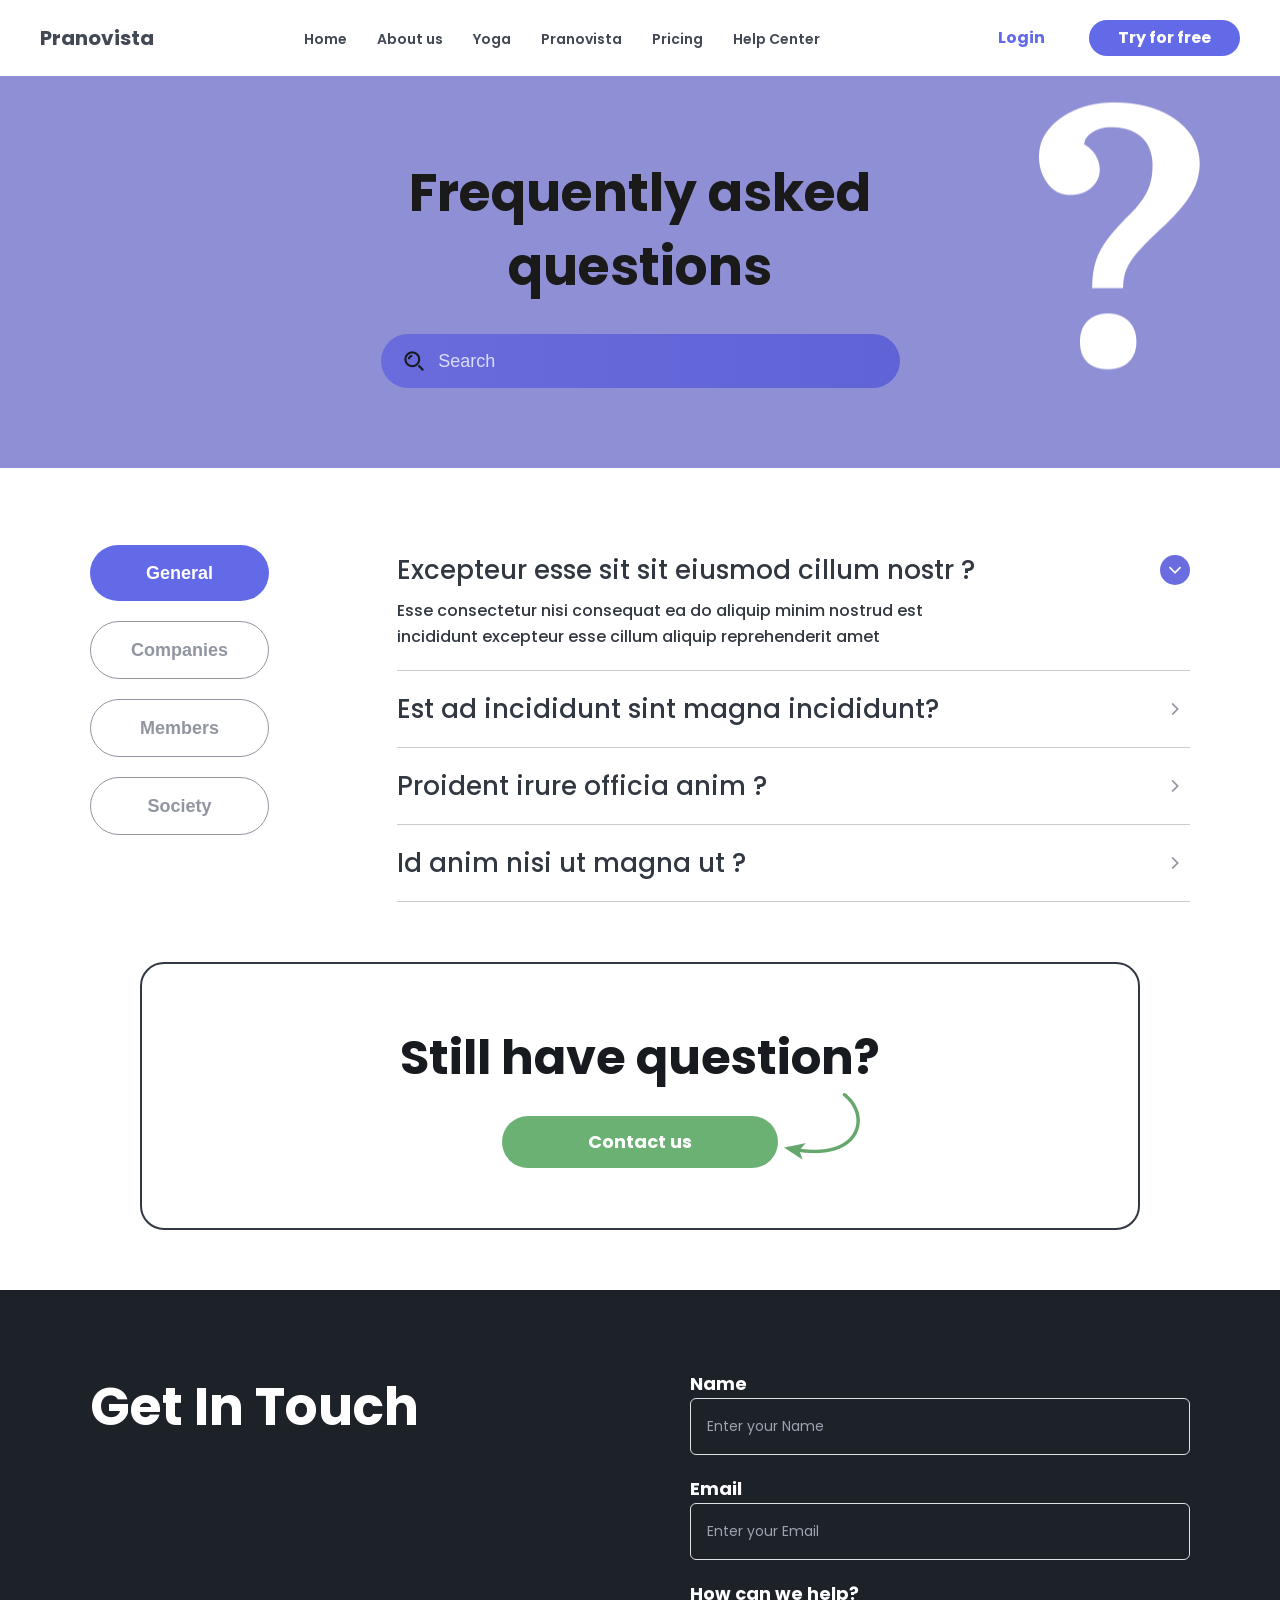
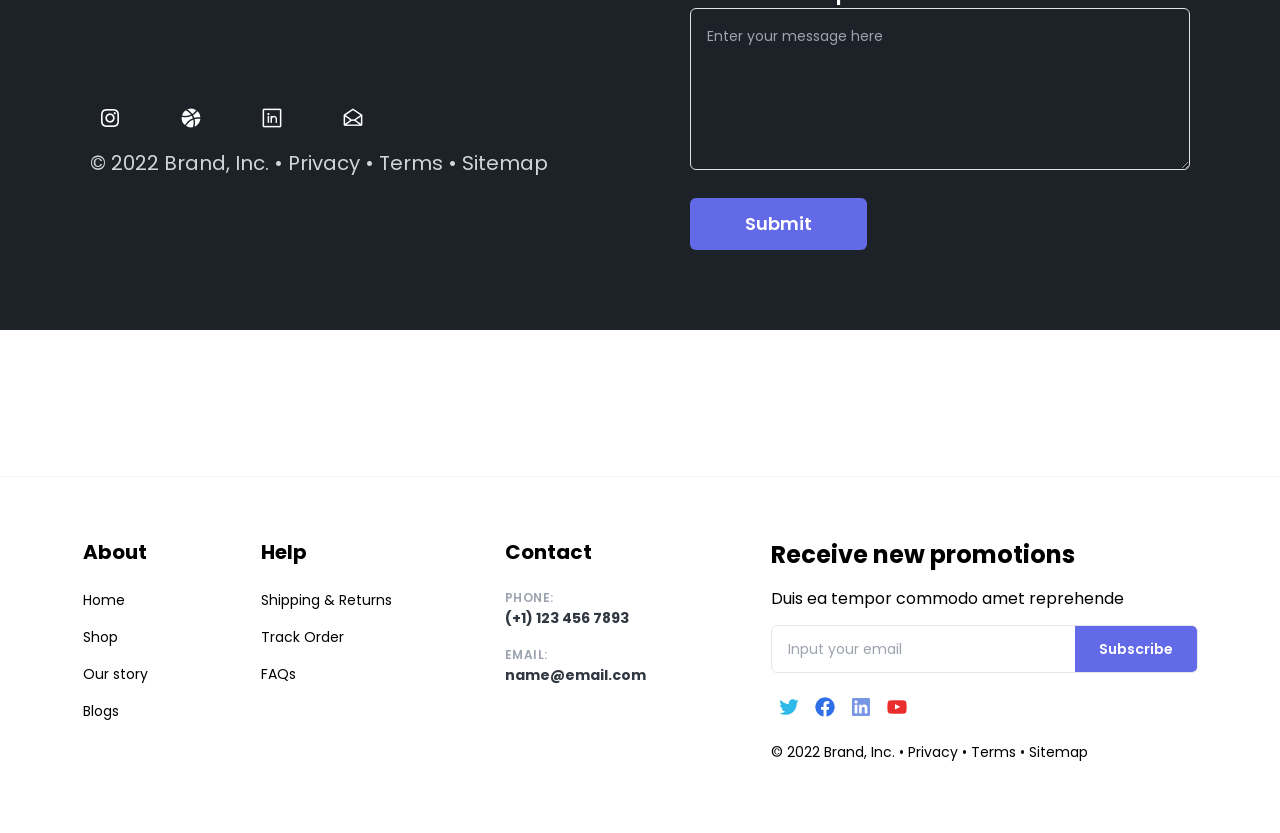
==== fourth.html @ 642ad0e3 "yoga-work" ====
<!doctype html>
<html lang="en">
  <head>
    <meta charset="UTF-8" />
    <meta name="viewport" content="width=device-width, initial-scale=1.0" />
    <title>Fourth Page</title>
    <link rel="stylesheet" href="style.css" />
  </head>
  <body>
    <div style="overflow: hidden">
      <header>
        <h2 class="header-title">Pranovista</h2>
        <nav class="nav-links">
          <ul>
            <li><a href="index.html">Home</a></li>
            <li><a href="second.html">About us</a></li>
            <li><a href="third.html">Yoga</a></li>
            <li><a href="fourth.html">Pranovista</a></li>
            <li><a href="pricing.html">Pricing</a></li>
            <li><a href="help.html">Help Center</a></li>
            
          </ul>
        </nav>
        <div class="auth-buttons">
          <a href="#" class="login">Login</a>
          <a href="#" class="try-free">Try for free</a>
        </div>
      </header>

      <section class="faq">
        <div class="faq-container-title">
          <h1>Frequently asked<br />questions</h1>

          <div class="search-box">
            <span class="icon"
              ><img src="./image/Search.png" alt="Search"
            /></span>
            <input type="text" placeholder="Search" />
          </div>
        </div>

        <div class="question-mark">
          <img src="./image/question.png" alt="Question Mark" />
        </div>
      </section>

      <section class="faq-wrapper">
        <div class="faq-container">
          <!-- LEFT MENU -->
          <div class="faq-menu">
            <button class="menu-btn active">General</button>
            <button class="menu-btn">Companies</button>
            <button class="menu-btn">Members</button>
            <button class="menu-btn">Society</button>
          </div>

          <!-- RIGHT FAQ -->
          <div class="faq-content">
            <div class="faq-item active">
              <div class="faq-question">
                <h3>Excepteur esse sit sit eiusmod cillum nostr ?</h3>
                <span class="icon"
                  ><img src="./image/Chevron down large.png" alt="Arrow Down"
                /></span>
              </div>
              <p class="faq-answer">
                Esse consectetur nisi consequat ea do aliquip minim nostrud est
                incididunt excepteur esse cillum aliquip reprehenderit amet
              </p>
            </div>

            <div class="faq-item">
              <div class="faq-question">
                <h3>Est ad incididunt sint magna incididunt?</h3>
                <span class="icon"
                  ><img
                    src="./image/Chevron right large (1).png"
                    alt="Arrow Down"
                /></span>
              </div>
              <p class="faq-answer">
                Lorem ipsum dolor sit amet consectetur adipisicing elit.
              </p>
            </div>

            <div class="faq-item">
              <div class="faq-question">
                <h3>Proident irure officia anim ?</h3>
                <span class="icon"
                  ><img
                    src="./image/Chevron right large (1).png"
                    alt="Arrow Down"
                /></span>
              </div>
              <p class="faq-answer">
                Lorem ipsum dolor sit amet consectetur adipisicing elit.
              </p>
            </div>

            <div class="faq-item">
              <div class="faq-question">
                <h3>Id anim nisi ut magna ut ?</h3>
                <span class="icon"
                  ><img
                    src="./image/Chevron right large (1).png"
                    alt="Arrow Down"
                /></span>
              </div>
              <p class="faq-answer">
                Lorem ipsum dolor sit amet consectetur adipisicing elit.
              </p>
            </div>
          </div>
        </div>
      </section>

      <section class="cta-section">
        <div class="cta-container">
          <h2 class="cta-title">Still have question?</h2>
          <div class="cta-button-wrapper">
            <a href="#" class="cta-btn">Contact us</a>
            <img
              src="./image/Image 113.png"
              alt="Arrow Icon"
              class="cta-arrow"
            />
          </div>
        </div>
      </section>

      <section class="contact-section">
        <div class="contact-container">
          <div class="contact-left">
            <h2 class="contact-title">Get In Touch</h2>

            <div class="contact-socials">
              <a href="#" class="social-icon" aria-label="Instagram">
                <img
                  src="./image/Logo instagram 1.png"
                  alt="Instagram"
                  class="social-svg-icon"
                />
              </a>
              <a href="#" class="social-icon" aria-label="Facebook">
                <img
                  src="./image/Dribbble logo 1.png"
                  alt="Dribbble"
                  class="social-svg-icon"
                />
              </a>
              <a href="#" class="social-icon" aria-label="LinkedIn">
                <img
                  src="./image/LinkedIn logo 1.png"
                  alt="LinkedIn"
                  class="social-svg-icon"
                />
              </a>
              <a href="#" class="social-icon" aria-label="Email">
                <img
                  src="./image/Envelope open 1.png"
                  alt="Email"
                  class="social-svg-icon"
                />
              </a>
            </div>

            <div class="contact-footer">
              <p>
                © 2022 Brand, Inc. • <a href="#">Privacy</a> •
                <a href="#">Terms</a> • <a href="#">Sitemap</a>
              </p>
            </div>
          </div>

          <div class="contact-right">
            <form class="contact-form">
              <fieldset class="form-group">
                <legend>Name</legend>
                <input
                  type="text"
                  id="contact-name"
                  name="name"
                  placeholder="Enter your Name"
                  required
                />
              </fieldset>

              <fieldset class="form-group">
                <legend>Email</legend>
                <input
                  type="email"
                  id="contact-email"
                  name="email"
                  placeholder="Enter your Email"
                  required
                />
              </fieldset>

              <fieldset class="form-group">
                <legend>How can we help?</legend>
                <textarea
                  id="contact-message"
                  name="message"
                  placeholder="Enter your message here"
                  rows="6"
                  required
                ></textarea>
              </fieldset>

              <button type="submit" class="submit-btn">Submit</button>
            </form>
          </div>
        </div>
      </section>

      <footer class="footer">
        <div class="footer-container">
          <div class="footer-links">
            <div class="footer-column">
              <h4 class="footer-title">About</h4>
              <ul class="footer-cards">
                <li><a href="#">Home</a></li>
                <li><a href="#">Shop</a></li>
                <li><a href="#">Our story</a></li>
                <li><a href="#">Blogs</a></li>
              </ul>
            </div>

            <div class="footer-column">
              <h4 class="footer-title">Help</h4>
              <ul class="footer-cards">
                <li><a href="#">Shipping & Returns</a></li>
                <li><a href="#">Track Order</a></li>
                <li><a href="#">FAQs</a></li>
              </ul>
            </div>

            <div class="footer-column">
              <h4 class="footer-title">Contact</h4>
              <div class="footer-contact">
                <p>
                  <span class="contact-label">Phone:</span><br /><strong
                    >(+1) 123 456 7893</strong
                  >
                </p>
                <p>
                  <span class="contact-label">Email:</span><br /><strong
                    >name@email.com</strong
                  >
                </p>
              </div>
            </div>
          </div>
          <div class="footer-column footer-newsletter">
            <h4 class="footer-title-input">Receive new promotions</h4>
            <p class="newsletter-text">
              Duis ea tempor commodo amet reprehende
            </p>
            <form class="newsletter-form">
              <input type="email" placeholder="Input your email" required />
              <button type="submit" class="newsletter-btn">Subscribe</button>
            </form>
            <div class="footer-socials">
              <a href="#" aria-label="Twitter">
                <img
                  src="./image/Logo twitter 19.png"
                  alt="Twitter"
                  class="social-svg-icon"
                />
              </a>
              <a href="#" aria-label="Facebook">
                <img
                  src="./image/Logo facebook 19.png"
                  alt="Facebook"
                  class="social-svg-icon"
                />
              </a>
              <a href="#" aria-label="LinkedIn">
                <img
                  src="./image/Logo linkedin 19.png"
                  alt="LinkedIn"
                  class="social-svg-icon"
                />
              </a>
              <a href="#" aria-label="YouTube">
                <img
                  src="./image/Logo youtube 19.png"
                  alt="YouTube"
                  class="social-svg-icon"
                />
              </a>
            </div>
            <div class="footer-bottom">
              <p>
                © 2022 Brand, Inc. • <a href="#">Privacy</a> •
                <a href="#">Terms</a> • <a href="#">Sitemap</a>
              </p>
            </div>
          </div>
        </div>
      </footer>
    </div>
    <script src="script.js"></script>
  </body>
</html>
---- style.css ----
@import url("https://fonts.googleapis.com/css2?family=Poppins:ital,wght@0,100;0,200;0,300;0,400;0,500;0,600;0,700;0,800;0,900;1,100;1,200;1,300;1,400;1,500;1,600;1,700;1,800;1,900&display=swap");

* {
  margin: 0;
  padding: 0;
  box-sizing: border-box;
}

body {
  font-family: "Poppins", sans-serif;
}

header {
  display: flex;
  justify-content: space-between;
  align-items: center;
  padding: 20px 40px;
  background-color: #ffffff;
  box-shadow: 0 2px 4px rgba(0, 0, 0, 0.1);
}

.header-title {
  font-family: "Poppins", sans-serif;
  font-size: 20px;
  font-weight: 700;
  color: #424955;
  line-height: 22px;
}

.nav-links ul {
  display: flex;
  list-style: none;
  gap: 30px;
}

.nav-links a {
  text-decoration: none;
  color: #424955;
  font-size: 14px;
  font-family: "Poppins", sans-serif;
  font-weight: 600;
  line-height: 22px;
  transition: color 0.3s;
}

.nav-links a:hover {
  color: #333;
}

.auth-buttons {
  display: flex;
  gap: 15px;
  align-items: center;
}

.auth-buttons a {
  text-decoration: none;
  padding: 7px 29px;
  border-radius: 18px;
  transition: all 0.3s;
}

.login {
  color: #636ae8;
  font-size: 16px;
  font-weight: 700;
  line-height: 22px;
  font-family: "Poppins", sans-serif;
}

.login:hover {
  background-color: #f9fafb;
}

.try-free {
  color: #ffffff;
  font-size: 16px;
  font-family: "Poppins", sans-serif;
  font-weight: 700;
  line-height: 22px;
  background: #636ae8;
  padding: 10px 24px;
}

.try-free:hover {
  transform: translateY(-2px);
  box-shadow: 0 4px 12px rgba(99, 102, 241, 0.4);
}

/* Hero Section */
.hero {
  position: relative;
  display: flex;
  justify-content: center;
  align-items: center;
  padding: 80px 40px;
  background-color: #f5f5f5;
  min-height: 600px;
}

.hero-content {
  text-align: center;
  z-index: 10;
  max-width: 600px;
}

.hero-title {
  font-size: 80px;
  font-weight: 600;
  color: #171a1f;
  font-family: "Poppins", sans-serif;
  line-height: 129%;
}

.hero-text {
  font-size: 50px;
  font-weight: 600;
  color: #171a1f;
  font-family: "Poppins", sans-serif;
  margin-bottom: 30px;
  line-height: 129%;
}

.signup-btn {
  display: inline-block;
  padding: 11px 62px;
  background-color: white;
  color: #636ae8;
  text-decoration: none;
  border-radius: 30px;
  font-size: 16px;
  font-weight: 700;
  font-family: "Poppins", sans-serif;
  transition: all 0.3s;
}

.signup-btn:hover {
  background-color: #525dd6;
  transform: translateY(-2px);
  box-shadow: 0 4px 12px rgba(99, 102, 241, 0.4);
}

/* Circular Images */
.hero-images {
  position: absolute;
  width: 100%;
  height: 100%;
  top: 0;
  left: 0;
  pointer-events: none;
}

.circle-img {
  position: absolute;
  border-radius: 50%;
  object-fit: cover;
}

.img-1 {
  width: 89px;
  height: 85px;
  top: 128px;
  left: 49px;
}

.img-2 {
  width: 256px;
  height: 256px;
  top: 184px;
  left: 200px;
}

.img-3 {
  width: 174px;
  height: 153px;
  bottom: 19px;
  left: 35px;
}

.img-4 {
  width: 267px;
  height: 267px;
  top: 345px;
  right: 250px;
}

.img-5 {
  width: 177px;
  height: 160px;
  top: 171px;
  right: 161px;
}

.img-6 {
  width: 86px;
  height: 93px;
  top: 392px;
  right: 70px;
}

/* About Section */

.about {
  display: flex;
  justify-content: space-between;
  align-items: center;
  padding: 60px 40px;
  background-color: #ffffff;
  gap: 60px;
  max-width: 1440px;
  width: 100%;
  border-radius: 100% 100% 0 0;
  margin: 0 auto;
}

.about-content {
  flex: 1;
  max-width: 500px;
}

.about-title-content {
  display: flex;
  flex-direction: column;
  gap: 10px;
}

.about-subtitle {
  font-size: 14px;
  font-weight: 400;
  color: #323842;
  font-family: "Poppins", sans-serif;
  text-transform: uppercase;
  line-height: 22px;
}

.about-title {
  font-size: 52px;
  font-weight: 700;
  color: #323842;
  font-family: "Poppins", sans-serif;
  position: relative;
  display: inline-block;
}

.about-img {
  max-width: 247px;
}

.about-text {
  font-size: 17px;
  font-weight: 400;
  color: #000000;
  font-family: "Poppins", sans-serif;
  line-height: 150%;
  margin-bottom: 30px;
  margin-top: 40px;
}

.learn-more-btn {
  display: inline-block;
  padding: 12px 57px;
  background-color: transparent;
  color: #636ae8;
  border: 2px solid #636ae8;
  text-decoration: none;
  border-radius: 30px;
  font-size: 15px;
  font-weight: 600;
  font-family: "Poppins", sans-serif;
  transition: all 0.3s;
}

.learn-more-btn:hover {
  background-color: #636ae8;
  color: #ffffff;
}

.about-cards {
  flex: 1;
  display: flex;
  flex-direction: row;
  gap: 60px;
  align-items: center;
  justify-content: center;
  max-width: 900px;
  position: relative;
}

.features-list {
  flex: 0 0 40%;
  padding-left: 40px;
}

.feature-card {
  position: absolute;
  left: 0;
  top: 50%;
  transform: translateY(-50%);
  background: #f8f9fa;
  border-radius: 12px;
  padding: 20px 12px;
  width: 280px;
  max-width: 280px;
  box-shadow: 0 2px 8px rgba(0, 0, 0, 0.08);
  z-index: 5;
}

.second-section .about-cards .feature-card {
  z-index: 11;
}

.feature-text {
  color: #636ae8;
}

.lnstantiate-color {
  color: #98690c;
}

.feature-connect {
  background-color: #f2f2fd;
}

.features-list-title {
  font-size: 28px;
  font-weight: 700;
  color: #636ae8;
  font-family: "Poppins", sans-serif;
  margin-bottom: 30px;
  line-height: 36px;
}

.features-list-items {
  display: flex;
  flex-direction: column;
  gap: 20px;
}

.list-item {
  display: flex;
  align-items: center;
  gap: 15px;
  padding: 12px 16px;
  background: #f0f2f7;
  border-radius: 8px;
  transition: all 0.3s;
}

.list-item:hover {
  background: #e8ecf5;
  transform: translateX(5px);
}

.list-icon {
  font-size: 20px;
  display: flex;
  align-items: center;
  justify-content: center;
  flex-shrink: 0;
}

.list-item p {
  font-size: 16px;
  color: #505060;
  font-family: "Poppins", sans-serif;
  margin: 0;
  font-weight: 500;
}

.yoga-circle {
  flex: 0 0 50%;
  width: 100%;
  max-width: 420px;
  height: 420px;
  background: radial-gradient(
    circle at 30% 30%,
    #fce4ec 0%,
    #f3e5f5 25%,
    #e3f2fd 100%
  );
  border-radius: 50%;
  display: flex;
  align-items: center;
  justify-content: center;
  overflow: hidden;
  box-shadow: 0 10px 40px rgba(0, 0, 0, 0.1);
  z-index: 10;
}

.yoga-illustration {
  width: 100%;
  max-width: 485px;
  height: 517px;
  background: linear-gradient(135deg, #fce4ec 0%, #e3f2fd 100%);
  border-radius: 20px;
  display: flex;
  align-items: center;
  justify-content: center;
  overflow: hidden;
  z-index: 10;
}

.yoga-pose-img {
  width: 85%;
  height: 85%;
  object-fit: contain;
}

.card-title {
  font-size: 24px;
  font-weight: 700;
  color: #636ae8;
  font-family: "Poppins", sans-serif;
  margin-bottom: 20px;
  line-height: 36px;
}

.card-features {
  display: flex;
  flex-direction: column;
  gap: 15px;
}

.feature-item {
  display: flex;
  align-items: center;
  gap: 12px;
}

.feature-connect {
  background: #f2f2fd;
  padding: 10px;
}

.feature-share {
  background: #fdf1f5;
  padding: 10px;
}

.feature-instantiate {
  background: #fef9ee;
  padding: 10px;
}

.feature-icon-help {
  font-size: 24px;
  display: flex;
  align-items: center;
  justify-content: center;
  width: 80px;
  height: 80px;
  object-fit: contain;
  margin-bottom: 24px;
}

.feature-item p {
  font-size: 14px;
  font-family: "Poppins", sans-serif;
  margin: 0;
}

.yoga-illustration {
  width: 100%;
  max-width: 485px;
  height: 517px;
  background: linear-gradient(135deg, #fce4ec 0%, #e3f2fd 100%);
  border-radius: 20px;
  display: flex;
  align-items: center;
  justify-content: center;
  overflow: hidden;
  flex-shrink: 0 center;
  overflow: hidden;
  border-radius: 100% 100% 0 0;
}

.yoga-img {
  width: 100%;
  height: 100%;
  object-fit: contain;
}

/* Features Section */
.features {
  padding: 60px 0 0 0;
  background-color: #fff;
  position: relative;
}

.features-header {
  text-align: center;
  margin-bottom: 40px;
}

.features-subtitle {
  font-size: 14px;
  font-weight: 400;
  color: #323842;
  font-family: "Inter", sans-serif;
  text-transform: capitalize;
  line-height: 22px;
  display: block;
  margin-bottom: 8px;
}

.features-title {
  font-size: 52px;
  font-weight: 700;
  color: #323842;
  font-family: "Poppins", sans-serif;
  line-height: 74px;
  margin-bottom: 0;
}

.features-grid {
  display: flex;
  flex-wrap: wrap;
  grid-template-columns: repeat(2, 1fr);
  gap: 32px;
  max-width: 1200px;
  margin: 0 auto;
  margin-bottom: 0;
  position: relative;
  z-index: 10;
}

.feature-box {
  padding: 36px 32px 32px 32px;
  border-radius: 24px;
  position: relative;
  overflow: hidden;
  display: flex;
  flex-direction: column;
  min-height: 220px;
  box-shadow: 0 2px 8px 0 rgba(50, 56, 66, 0.04);
}

.feature-box.turquoise {
  background-color: #b3e5e1;
  width: 384px;
  height: 320px;
}

.feature-box.purple {
  background-color: #d4c5f9;
  width: 768px;
  height: 320px;
}

.feature-box.peach {
  background-color: #f5dcc8;
  box-shadow: 0 4px 24px 0 rgba(245, 220, 200, 0.25);
  width: 768px;
  height: 320px;
}

.feature-box.pink {
  background-color: #fdf1f5;
  box-shadow: 0 4px 24px 0 rgba(240, 212, 230, 0.25);
  width: 384px;
  height: 320px;
}

.feature-box-title {
  font-size: 32px;
  font-weight: 700;
  color: #323842;
  font-family: "Poppins", sans-serif;
  margin-bottom: 12px;
  line-height: 48px;
}

.feature-box-text {
  font-size: 20px;
  font-weight: 400;
  color: #424955;
  font-family: "Poppins", sans-serif;
  line-height: 30px;
  margin-bottom: 18px;
  flex-grow: 1;
  max-width: 400px;
}

.feature-box-link {
  color: #636ae8;
  text-decoration: underline;
  font-size: 14px;
  font-weight: 600;
  font-family: "Poppins", sans-serif;
  transition: color 0.3s;
  width: fit-content;
  margin-top: 8px;
}
.feature-box-link.turquoise-link {
  color: #36d6c6;
}
.feature-box-link.purple-link {
  color: #636ae8;
}
.feature-box-link.peach-link {
  color: #e38b6c;
}
.feature-box-link.pink-link {
  color: #c36aa0;
}

.feature-box-link:hover {
  color: #525dd6;
}

.feature-icon-large {
  position: absolute;
  bottom: 24px;
  right: 24px;
  opacity: 1;
  display: flex;
  align-items: flex-end;
  justify-content: flex-end;
}

/* .feature-svg-icon {
  width: 170px;
  height: 170px;
  position: absolute;
  top: -213px;
  right: 64px;
  z-index: 0;
  object-fit: cover;
} */

.feature-box-large {
  width: 170px;
  height: 170px;
  position: absolute;
  bottom: -70px;
  right: -15px;
  z-index: 0;
  object-fit: cover;
}

.features-svg {
  position: absolute;
  top: 0;
  right: -94px;
  height: 580px;
}

@media (max-width: 768px) {
  .features-grid {
    grid-template-columns: 1fr;
  }

  .features-title {
    font-size: 36px;
  }
}

/* Benefits Section */
.benefits-section {
  padding: 60px 40px;
  background-color: #ffffff;
}

.benefits-tabs {
  display: flex;
  gap: 40px;
  justify-content: center;
  max-width: 1100px;
  margin: 0 auto 34px auto;
}

.tab-btn {
  background: none;
  border: none;
  line-height: 28px;
  padding: 10px 0;
  font-size: 18px;
  font-family: "Poppins", sans-serif;
  font-weight: 400;
  color: #636ae8;
  cursor: pointer;
  transition: all 0.3s;
  position: relative;
  padding-bottom: 15px;
  width: 214px;
}

.tab-btn:hover {
  color: #636ae8;
}

.tab-btn.active {
  color: #636ae8;
  background-color: #ced0f8;
  border-radius: 6px;
  text-align: center;
}

.benefits-content {
  display: grid;
  grid-template-columns: 1fr 1fr;
  gap: 60px;
  align-items: center;
}

.benefits-text {
  display: flex;
  flex-direction: column;
}

.benefits-title {
  font-size: 40px;
  font-weight: 700;
  color: #323842;
  font-family: "Poppins", sans-serif;
}

.benefits-paragraph {
  font-size: 16px;
  font-weight: 400;
  color: #323842;
  font-family: "Poppins", sans-serif;
  line-height: 26px;
  margin: 0;
}

.benefits-subsection {
  margin-top: 30px;
}

.benefits-subtitle {
  font-size: 20px;
  font-weight: 700;
  color: #323842;
  line-height: 30px;
  font-family: "Poppins", sans-serif;
  margin-bottom: 10px;
}

.benefits-image {
  background-color: #d1d5db;
  border-radius: 12px;
  min-height: 500px;
  display: flex;
  align-items: center;
  justify-content: center;
  overflow: hidden;
}

.benefits-image img {
  width: 100%;
  height: 100%;
  object-fit: cover;
}

@media (max-width: 768px) {
  .benefits-section {
    padding: 40px 20px;
  }

  .benefits-tabs {
    gap: 20px;
    overflow-x: auto;
    flex-wrap: wrap;
  }

  .benefits-content {
    grid-template-columns: 1fr;
    gap: 40px;
  }

  .benefits-title {
    font-size: 28px;
  }

  .benefits-image {
    min-height: 300px;
  }
}

/* Products Section */
.products-section {
  padding: 60px 40px;
}

.products-container {
  max-width: 1200px;
  margin: 0 auto;
}

.products-title {
  text-align: center;
  font-size: 48px;
  font-weight: 700;
  color: #323842;
  font-family: "Poppins", sans-serif;
  margin-bottom: 40px;
  line-height: 68px;
}

.products-filter {
  display: flex;
  justify-content: center;
  gap: 20px;
  margin-bottom: 50px;
}

.filter-btn {
  padding: 7px 35px;
  border: none;
  border-radius: 6px;
  font-size: 14px;
  font-weight: 400;
  line-height: 22px;
  font-family: "Poppins", sans-serif;
  cursor: pointer;
  transition: all 0.3s;
  background-color: #ffffff;
  color: #636ae8;
}

.filter-btn.active {
  background-color: #636ae8;
  color: #ffffff;
  font-weight: 400;
  font-size: 14px;
  line-height: 22px;
  font-family: "Poppins", sans-serif;
}

.filter-btn:hover {
  background-color: #636ae8;
  color: #ffffff;
}

.products-grid {
  display: grid;
  grid-template-columns: repeat(4, 1fr);
  gap: 30px;
}

.product-card {
  background-color: #ffffff;
  position: relative;
  transition:
    transform 0.3s,
    box-shadow 0.3s;
}

.product-badge {
  position: absolute;
  top: 15px;
  right: 15px;
  background-color: #e8618c;
  color: #ffffff;
  padding: 6px 12px;
  border-radius: 20px;
  font-size: 12px;
  font-weight: 600;
  font-family: "Poppins", sans-serif;
}

.product-image {
  width: 100%;
  height: 334px;
  background-color: #f0f0f0;
  border-radius: 8px;
  display: flex;
  align-items: center;
  justify-content: center;
  margin-bottom: 20px;
  overflow: hidden;
}

.product-image img {
  width: 100%;
  height: 100%;
  object-fit: cover;
}

.product-title {
  font-size: 18px;
  font-weight: 800;
  color: #323842;
  font-family: "Poppins", sans-serif;
  line-height: 28px;
}

.product-description {
  font-size: 14px;
  font-weight: 400;
  line-height: 22px;
  color: #323842;
  font-family: "Poppins", sans-serif;
  margin: 0 0 15px 0;
}

.product-price {
  display: flex;
  align-items: center;
  gap: 10px;
  margin-bottom: 15px;
}

.current-price {
  font-size: 32px;
  font-weight: 700;
  line-height: 48px;
  letter-spacing: 0%;
  color: #323842;
  font-family: "Poppins", sans-serif;
}

.original-price {
  font-size: 16px;
  font-weight: 400;
  line-height: 26px;
  color: #6e7787;
  font-family: "Poppins", sans-serif;
  text-decoration: line-through;
}

.add-to-cart {
  position: absolute;
  bottom: 20px;
  right: 20px;
  width: 44px;
  height: 44px;
  border-radius: 50%;
  border: 2px solid #636ae8;
  background-color: #ffffff;
  cursor: pointer;
  display: flex;
  align-items: center;
  justify-content: center;
  transition: all 0.3s;
}

.add-to-cart:hover {
  background-color: #636ae8;
}

.add-to-cart:hover svg path {
  fill: #ffffff;
}

@media (max-width: 1024px) {
  .products-grid {
    grid-template-columns: repeat(2, 1fr);
  }
}

@media (max-width: 768px) {
  .products-section {
    padding: 40px 20px;
  }

  .products-title {
    font-size: 36px;
    margin-bottom: 30px;
  }

  .products-grid {
    grid-template-columns: 1fr;
    gap: 20px;
  }

  .product-card {
    padding: 15px;
  }

  .product-image {
    height: 150px;
    margin-bottom: 15px;
  }
}

/* Customers Section */
.customers-section {
  padding: 60px 40px;
  background-color: #ffffff;
}

.customers-title {
  text-align: center;
  font-size: 20px;
  font-weight: 400;
  color: #323842;
  font-family: "Poppins", sans-serif;
  line-height: 30px;
  letter-spacing: 0%;
}

.customers-slider {
  display: flex;
  align-items: center;
  justify-content: center;
  gap: 60px;
  max-width: 1200px;
  margin: 0 auto;
}

.customer-logo {
  display: flex;
  align-items: center;
  justify-content: center;
  gap: 12px;
  flex-direction: column;
  text-align: center;
  transition: transform 0.3s ease;
}

.customer-logo:hover {
  transform: scale(1.08);
}

.customer-logo svg {
  display: block;
  opacity: 0.8;
  transition: opacity 0.3s ease;
}

.customer-logo:hover svg {
  opacity: 1;
}

.logo-text {
  font-size: 14px;
  font-weight: 600;
  color: #323842;
  font-family: "Poppins", sans-serif;
  margin: 8px 0 0 0;
}

@media (max-width: 1024px) {
  .customers-slider {
    gap: 40px;
  }
}

@media (max-width: 768px) {
  .customers-section {
    padding: 40px 20px;
  }

  .customers-title {
    font-size: 28px;
    margin-bottom: 40px;
  }

  .customers-slider {
    gap: 30px;
  }

  .customer-logo {
    min-width: 80px;
  }
}

/* Blog Section */
.blog-section {
  padding: 60px 40px;
  background-color: #fafafb;
}

.blog-buttons {
  display: flex;
  gap: 20px;
  justify-content: center;
  align-items: center;
  margin-bottom: 24px;
}

.blog-line {
  width: 172px;
  height: 1px;
  background-color: #dee1e6;
}

.blog-container {
  max-width: 1400px;
  margin: 0 auto;
}

.blog-wrapper {
  max-width: 1400px;
  margin: 0 auto;
  display: flex;
  gap: 60px;
  align-items: flex-start;
}

.blog-left {
  flex: 0 0 280px;
  padding-top: 20px;
}

.blog-subtitle {
  font-size: 14px;
  font-weight: 400;
  color: #323842;
  font-family: "Poppins", sans-serif;
  margin: 0 0 12px 0;
  line-height: 22px;
}

.blog-title {
  font-size: 52px;
  font-weight: 700;
  color: #323842;
  font-family: "Poppins", sans-serif;
  margin: 0 0 20px 0;
  line-height: 74px;
}

.blog-description {
  font-size: 20px;
  font-weight: 400;
  color: #323842;
  font-family: "Poppins", sans-serif;
  line-height: 30px;
  margin: 0 0 24px 0;
}

.blog-view-more {
  display: inline-block;
  font-size: 14px;
  font-weight: 400;
  color: #379ae6;
  text-decoration: underline;
  font-family: "Poppins", sans-serif;
  transition: color 0.3s ease;
  margin-bottom: 40px;
}

.blog-view-more:hover {
  color: #525dd6;
}

.blog-nav {
  display: flex;
  gap: 16px;
}

.blog-nav-btn-prev {
  width: 44px;
  height: 44px;
  border-radius: 50%;
  border: 2px solid #bcc1ca;
  background-color: #ffffff;
  cursor: pointer;
  display: flex;
  align-items: center;
  justify-content: center;
  color: #9ca3af;
  transition: all 0.3s ease;
}

.blog-nav-btn {
  width: 44px;
  height: 44px;
  border-radius: 50%;
  border: 2px solid #2c35e0;
  background-color: #ffffff;
  cursor: pointer;
  display: flex;
  align-items: center;
  justify-content: center;
  color: #9ca3af;
  transition: all 0.3s ease;
}

.blog-nav-btn:hover {
  border-color: #636ae8;
  color: #636ae8;
}

.blog-right {
  flex: 1;
  display: grid;
  grid-template-columns: repeat(3, 1fr);
  gap: 24px;
}

.blog-card {
  background-color: #ffffff;
  border-radius: 12px;
  overflow: hidden;

  box-shadow: 0 4px 12px rgba(0, 0, 0, 0.15);

  transition:
    transform 0.3s ease,
    box-shadow 0.3s ease;
  width: 302px;
  height: 334px;
}

.blog-card:hover {
  transform: translateY(-4px);
  box-shadow: 0 4px 12px rgba(0, 0, 0, 0.15);
}

.blog-card-image {
  position: relative;
  width: 100%;
  height: 160px;
  overflow: hidden;
  background-color: #f0f0f0;
}

.blog-card-image img {
  width: 100%;
  height: 100%;
  object-fit: cover;
  transition: transform 0.3s ease;
}

.blog-card:hover .blog-card-image img {
  transform: scale(1.05);
}

.blog-card-label {
  position: absolute;
  top: 12px;
  left: 12px;
  font-size: 11px;
  font-weight: 600;
  color: #9ca3af;
  font-family: "Poppins", sans-serif;
  text-transform: uppercase;
  letter-spacing: 0.5px;
  background-color: rgba(255, 255, 255, 0.9);
  padding: 4px 10px;
  border-radius: 4px;
}

.blog-card-content {
  padding: 16px;
}

.blog-card-title {
  font-size: 18px;
  font-weight: 400;
  color: #323842;
  font-family: "Poppins", sans-serif;
  margin-bottom: 4px;
  line-height: 28px;
}

.blog-card-description {
  font-size: 12px;
  font-weight: 400;
  line-height: 20px;
  color: #171a1f;
  font-family: "Poppins", sans-serif;
  line-height: 20px;
  margin: 0 0 12px 0;
}

.blog-card-tags {
  display: flex;
  gap: 6px;
}

.blog-tag {
  font-size: 11px;
  font-weight: 600;
  padding: 5px 10px;
  border-radius: 16px;
  font-family: "Poppins", sans-serif;
}

.blog-tag.label-1 {
  background-color: #f2f2fd;
  color: #636ae8;
  font-weight: 400;
  font-size: 11px;
  line-height: 18px;
  font-family: "Poppins", sans-serif;
  border-radius: 6px;
}

.blog-tag.label-2 {
  background-color: #fce4ec;
  color: #e8618c;
  font-size: 11px;
  font-weight: 400;
  line-height: 18px;
  font-family: "Poppins", sans-serif;
  border-radius: 6px;
}

.blog-title-top {
  font-size: 14px;
  font-weight: 400;
  line-height: 22px;
  color: #9095a0;
  font-family: "Poppins", sans-serif;
}

@media (max-width: 1200px) {
  .blog-right {
    grid-template-columns: repeat(2, 1fr);
  }
}

@media (max-width: 768px) {
  .blog-section {
    padding: 40px 20px;
  }

  .blog-wrapper {
    flex-direction: column;
    gap: 40px;
  }

  .blog-left {
    flex: 1 1 auto;
    padding-top: 0;
  }

  .blog-title {
    font-size: 36px;
    line-height: 48px;
    margin-bottom: 16px;
  }

  .blog-right {
    grid-template-columns: 1fr;
    gap: 20px;
  }
}

/* CTA Section */
.cta-section {
  padding: 60px 40px;
  background-color: #ffffff;
}

.cta-container {
  max-width: 1000px;
  margin: 0 auto;
  border: 2px solid #323842;
  border-radius: 24px;
  padding: 60px 40px;
  display: flex;
  flex-direction: column;
  align-items: center;
  justify-content: center;
  gap: 24px;
}

.cta-title {
  font-size: 48px;
  font-weight: 700;
  color: #171a1f;
  font-family: "Poppins", sans-serif;
  text-align: center;
  margin: 0;
  line-height: 68px;
}

.cta-button-wrapper {
  display: flex;
  align-items: center;
  justify-content: center;
  gap: 20px;
  position: relative;
}

.cta-btn {
  display: inline-block;
  padding: 12px 86px;
  line-height: 28px;
  background-color: #6cb174;
  color: #ffffff;
  text-decoration: none;
  border-radius: 30px;
  font-size: 18px;
  font-weight: 700;
  font-family: "Poppins", sans-serif;
  transition: all 0.3s ease;
}

.cta-btn:hover {
  background-color: #3d8560;
  transform: translateY(-2px);
  box-shadow: 0 4px 12px rgba(74, 157, 111, 0.3);
}

.cta-arrow {
  animation: arrowBounce 2s infinite;
  position: absolute;
  right: -97px;
  margin-bottom: 30px;
}

@keyframes arrowBounce {
  0%,
  100% {
    transform: translateX(0);
  }
  50% {
    transform: translateX(8px);
  }
}

@media (max-width: 768px) {
  .cta-section {
    padding: 40px 20px;
  }

  .cta-container {
    padding: 40px 24px;
    border-radius: 16px;
  }

  .cta-title {
    font-size: 36px;
    line-height: 48px;
  }

  .cta-btn {
    padding: 12px 40px;
    font-size: 15px;
  }

  .cta-arrow {
    width: 32px;
    height: 32px;
  }
}

/* Contact Section */
.contact-section {
  padding: 80px 40px;
  background-color: #1d2128;
  margin-bottom: 146px;
}

/* .contact-wrapper {
  max-width: 1400px;
  margin: 0 auto;
  display: grid;
  grid-template-columns: 1fr 1fr;
  gap: 122px;
  align-items: flex-start;
} */

.contact-left {
  display: flex;
  flex-direction: column;
  justify-content: flex-start;
  width: 100%;
}

.contact-title {
  font-size: 52px;
  font-weight: 700;
  color: #ffffff;
  font-family: "Poppins", sans-serif;
  margin: 0 0 254px 0;
  line-height: 74px;
}

.contact-socials {
  display: flex;
  gap: 41px;
  margin-bottom: 14px;
}

.social-icon {
  width: 40px;
  height: 40px;
  background-color: transparent;
  display: flex;
  align-items: center;
  justify-content: center;
  color: #ffffff;
  transition: all 0.3s ease;
  text-decoration: none;
}

.social-icon:hover {
  background-color: rgba(255, 255, 255, 0.1);
  border-color: rgba(255, 255, 255, 0.5);
  transform: translateY(-2px);
}

.social-icon svg {
  width: 20px;
  height: 20px;
}

/* .contact-footer {
  padding-top: 40px;
} */

.contact-footer p {
  font-size: 20px;
  font-weight: 400;
  color: #d1d5db;
  font-family: "Poppins", sans-serif;
  margin: 0;
  line-height: 22px;
}

.contact-footer a {
  color: #d1d5db;
  text-decoration: none;
  transition: color 0.3s ease;
}

.contact-footer a:hover {
  color: #ffffff;
}

.contact-right {
  display: flex;
  align-items: center;
  justify-content: flex-end;
  width: 100%;
}

.contact-form {
  width: 100%;
  max-width: 500px;
  display: flex;
  flex-direction: column;
  gap: 20px;
}

.form-group {
  display: flex;
  flex-direction: column;
  gap: 8px;
  border: none;
  padding: 0;
  margin: 0;
}

.form-group legend {
  font-size: 18px;
  font-weight: 700;
  color: #ffffff;
  line-height: 28px;
  font-family: "Poppins", sans-serif;
  padding: 0;
  margin: 0;
}

.form-group input,
.form-group textarea {
  padding: 17px 16px;
  background-color: #1d2128;
  border: 1px solid #dee1e6;
  border-radius: 6px;
  font-size: 14px;
  font-family: "Poppins", sans-serif;
  color: #ffffff;
  transition: all 0.3s ease;
}

.form-group input::placeholder,
.form-group textarea::placeholder {
  color: #9ca3af;
}

.form-group input:focus,
.form-group textarea:focus {
  outline: none;
  background-color: rgba(255, 255, 255, 0.12);
  border-color: #636ae8;
  box-shadow: 0 0 0 3px rgba(99, 102, 241, 0.1);
}

.form-group textarea {
  resize: vertical;
  min-height: 120px;
  font-family: "Poppins", sans-serif;
}

.submit-btn {
  padding: 12px 55px;
  background-color: #636ae8;
  color: #ffffff;
  border: none;
  border-radius: 6px;
  font-size: 18px;
  font-weight: 600;
  font-family: "Poppins", sans-serif;
  cursor: pointer;
  transition: all 0.3s ease;
  align-self: flex-start;
  margin-top: 8px;
  line-height: 28px;
}

.submit-btn:hover {
  background-color: #525dd6;
  transform: translateY(-2px);
  box-shadow: 0 4px 12px rgba(99, 102, 241, 0.4);
}

.submit-btn:active {
  transform: translateY(0);
}

@media (max-width: 1024px) {
  .contact-container {
    grid-template-columns: 1fr;
    gap: 50px;
  }

  .contact-right {
    justify-content: flex-start;
  }

  .contact-form {
    max-width: 100%;
  }
}

@media (max-width: 768px) {
  .contact-section {
    padding: 50px 20px;
  }

  .contact-container {
    gap: 40px;
  }

  .contact-title {
    font-size: 40px;
    line-height: 52px;
    margin-bottom: 40px;
  }

  .contact-socials {
    gap: 16px;
    margin-bottom: 40px;
  }

  .social-icon {
    width: 36px;
    height: 36px;
  }

  .form-group input,
  .form-group textarea {
    padding: 10px 14px;
    font-size: 13px;
  }

  .form-group label {
    font-size: 12px;
  }

  .form-group textarea {
    min-height: 100px;
  }

  .submit-btn {
    padding: 10px 40px;
    font-size: 13px;
  }
}

/* Footer */
.footer {
  max-width: 1440px;
  background-color: #ffffff;
  padding: 60px 40px 30px 40px;
  border-top: 1px solid #f3f4f6;
  margin: 0 auto;
}

.footer-container {
  max-width: 1400px;
  margin: 0 auto;
  display: flex;
  justify-content: space-around;
  grid-template-columns: repeat(4, 1fr);
  gap: 40px;
  margin-bottom: 40px;
}

.footer-links {
  display: flex;
  gap: 113px;
}

.footer-column {
  display: flex;
  flex-direction: column;
  gap: 20px;
}

.footer-title {
  font-size: 20px;
  font-weight: 700;
  color: #000000;
  font-family: "Poppins", sans-serif;
  margin: 0;
  line-height: 30px;
}

.footer-title-input {
  font-size: 24px;
  font-weight: 700;
  color: #000000;
  font-family: "Poppins", sans-serif;
  margin: 0;
  line-height: 36px;
}

.footer-cards {
  list-style: none;
  margin: 0;
  padding: 0;
  display: flex;
  flex-direction: column;
  gap: 12px;
}

.footer-links a {
  font-size: 14px;
  font-weight: 400;
  color: #000000;
  line-height: 22px;
  font-family: "Poppins", sans-serif;
  text-decoration: none;
  transition: color 0.3s ease;
}

.footer-links a:hover {
  color: #323842;
}

.footer-contact {
  display: flex;
  flex-direction: column;
  gap: 16px;
}

.footer-contact p {
  font-size: 14px;
  color: #6b7280;
  font-family: "Poppins", sans-serif;
  margin: 0;
  line-height: 20px;
}

.footer-contact strong {
  color: #323842;
  font-weight: 700;
}

.contact-label {
  font-size: 12px;
  font-weight: 600;
  color: #9ca3af;
  text-transform: uppercase;
  letter-spacing: 0.5px;
}

.footer-newsletter {
  display: flex;
  flex-direction: column;
  gap: 16px;
}

.newsletter-text {
  font-size: 16px;
  font-weight: 400;
  line-height: 26px;
  color: #000000;
  font-family: "Poppins", sans-serif;
  margin: 0;
  line-height: 20px;
}

.newsletter-form {
  display: flex;
  height: 48px;
  background-color: #ffffff;
  border: 1px solid #e5e7eb;
  border-radius: 6px;
  overflow: hidden;
}

.newsletter-form input {
  flex: 1;
  border: none;
  padding: 12px 16px;
  font-size: 14px;
  font-family: "Poppins", sans-serif;
  color: #323842;
  background-color: transparent;
}

.newsletter-form input::placeholder {
  color: #9ca3af;
}

.newsletter-form input:focus {
  outline: none;
}

.newsletter-btn {
  background-color: #636ae8;
  color: #ffffff;
  border: none;
  padding: 0 24px;
  font-size: 14px;
  font-weight: 600;
  font-family: "Poppins", sans-serif;
  cursor: pointer;
  transition: background-color 0.3s ease;
}

.newsletter-btn:hover {
  background-color: #525dd6;
}

.footer-socials {
  display: flex;
}

.footer-socials a {
  width: 36px;
  height: 36px;
  border-radius: 4px;
  display: flex;
  align-items: center;
  justify-content: center;
  color: #636ae8;
  text-decoration: none;
  transition: all 0.3s ease;
}

.social-svg-icon {
  width: 24px;
  height: 24px;
}

.footer-bottom {
  max-width: 1400px;
}

.footer-bottom p {
  font-size: 14px;
  font-weight: 400;
  color: #000000;
  font-family: "Poppins", sans-serif;
  margin: 0;
  line-height: 22px;
}

.footer-bottom a {
  color: #000000;
  font-size: 14px;
  font-weight: 400;
  line-height: 22px;
  text-decoration: none;
  transition: color 0.3s ease;
}

.footer-bottom a:hover {
  color: #323842;
}

@media (max-width: 1024px) {
  .footer-container {
    grid-template-columns: repeat(2, 1fr);
    gap: 30px;
  }
}

@media (max-width: 768px) {
  .footer {
    padding: 40px 20px 20px 20px;
  }

  .footer-container {
    grid-template-columns: 1fr;
    gap: 30px;
    margin-bottom: 30px;
  }

  .newsletter-form {
    flex-direction: column;
    height: auto;
  }

  .newsletter-form input {
    padding: 12px 14px;
    font-size: 13px;
    border-bottom: 1px solid #e5e7eb;
  }

  .newsletter-btn {
    padding: 10px 20px;
    font-size: 13px;
  }

  .footer-bottom {
    padding-top: 20px;
  }
}

/* 2 страница */

.founder {
  display: flex;
  flex-direction: column;
  align-items: center;
  justify-content: space-between;
  padding: 40px 64px 0 64px;
  background-color: #ced0f8;
  max-width: 1176px;
  margin: 0 auto;
  border-radius: 20px;
}

.founder-content {
  display: flex;
  gap: 64px;
  align-items: center;
  margin-bottom: 24px;
  width: 100%;
  justify-content: space-between;
}

.founder-title {
  font-size: 32px;
  font-weight: 700;
  color: #323842;
  line-height: 48px;
  max-width: 426px;
}

.founder-text {
  margin-top: 20px;
  font-size: 20px;
  font-weight: 400;
  color: #323842;
  line-height: 30px;
  max-width: 558px;
}

.founder-image-wrapper {
  position: relative;
  max-width: 50%;
}

.founder-image {
  display: block;
  width: 100%;
  border-radius: 12px;
}

.founder-stat-box,
.founder-social-box,
.founder-cart-box {
  position: absolute;
  background: #ffffff;
  padding: 12px 20px;
  border-radius: 12px;
  box-shadow: 0 4px 12px rgba(0, 0, 0, 0.1);
  font-family: "Poppins", sans-serif;
}

.founder-stat-box {
  top: 10%;
  left: -15%;
  width: 160px;
}

.stat-label {
  display: block;
  font-size: 12px;
  color: #999;
}

.stat-number {
  display: block;
  font-size: 24px;
  font-weight: 700;
  color: #333;
}

.stat-change {
  display: block;
  font-size: 12px;
  color: #28a745;
}

.founder-social-box {
  top: 35%;
  right: -15%;
  background: #4b6cf7;
  color: #fff;
  display: flex;
  align-items: center;
  gap: 8px;
}

.founder-cart-box {
  bottom: 10%;
  right: -10%;
  background: #ff6b6b;
  color: #fff;
  display: flex;
  align-items: center;
  gap: 8px;
}

.founder-social-box img,
.founder-cart-box img {
  width: 20px;
  height: 20px;
}

/* History timeline section */
.history {
  position: relative;
  padding: 80px 40px;
  background-color: #ffffff;
  text-align: center;
}

.history-header {
  margin-bottom: 60px;
}

.history-subtitle {
  display: block;
  font-size: 14px;
  color: #999;
  margin-bottom: 10px;
}

.history-title {
  font-size: 36px;
  font-weight: 700;
  color: #2e2e4d;
}

.timeline {
  position: relative;
  max-width: 1440px;
  margin: 0 auto;
}

.timeline::after {
  content: "";
  position: absolute;
  left: 50%;
  top: 0;
  bottom: 0;
  width: 2px;
  background: #ddd;
  transform: translateX(-50%);
}

.timeline-item {
  position: relative;
  width: 50%;
  padding: 20px 40px;
  box-sizing: border-box;
}

.timeline-item.left {
  left: 0;
  text-align: right;
}

.timeline-item.right {
  left: 50%;
}

.timeline-item::after {
  content: "";
  position: absolute;
  top: 24px;
  width: 16px;
  height: 16px;
  border-radius: 50%;
  background: #636ae8;
  border: 4px solid #fff;
  box-shadow: 0 0 0 2px #636ae8;
  z-index: 1;
}

.timeline-item.left::after {
  right: -12px;
}

.timeline-item.right::after {
  left: -12px;
}

.timeline-item.left .timeline-content {
  display: flex;
  align-items: end;
  text-align: end;
  justify-content: end;
  flex-direction: column;
}

.timeline-content h3 {
  font-size: 40px;
  font-weight: 700;
  line-height: 56px;
  color: #878ced;
  margin-bottom: 10px;
  text-align: left;
}

.timeline-content p {
  font-size: 20px;
  font-weight: 400;
  color: #4a4a4a;
  line-height: 30px;
  text-align: left;
  width: 440px;
}

.timeline-item.left .timeline-content p {
  text-align: right;
}

.features-svg {
  position: absolute;
  top: 0;
  right: -94px;
  height: 580px;
}

.feature-svg-two {
  position: absolute;
  bottom: 0;
  left: -94px;
}

/* Video banner section */
.video-section {
  padding: 60px 40px 100px 40px;
  background: transparent;
  display: flex;
  justify-content: center;
}

.video-card {
  position: relative;
  width: 80%;
  max-width: 1100px;
  border-radius: 16px;
  overflow: hidden;
}

.video-img {
  display: block;
  width: 100%;
  height: auto;
  object-fit: cover;
}

.video-btn {
  position: absolute;
  left: 50%;
  top: 50%;
  transform: translate(-50%, -50%);
  display: inline-flex;
  align-items: center;
  gap: 12px;
  background: #636ae8;
  color: #ffffff;
  border: none;
  padding: 12px 22px;
  border-radius: 26px;
  font-size: 18px;
  line-height: 28px;
  font-weight: 400;
  cursor: pointer;
  box-shadow: 0 8px 20px rgba(99, 106, 232, 0.24);
}

.video-btn-text {
  font-size: 18px;
  font-weight: 400;
  line-height: 28px;
  color: #ffffff;
  text-decoration: none;
}

.video-btn .video-play {
  display: inline-block;
  background: rgba(255, 255, 255, 0.12);
  padding: 6px 10px;
  border-radius: 50%;
}

@media (max-width: 768px) {
  .video-card {
    width: 94%;
  }
  .video-btn {
    padding: 10px 16px;
    font-size: 14px;
  }
}

/* 3 страничка */

/* Styles for pricing page (third.html) */
.pricing-page {
  padding: 80px 40px 120px;
  max-width: 1200px;
  margin: 0 auto;
  text-align: center;
}

.pricing-header .pricing-title {
  font-size: 52px;
  font-weight: 700;
  line-height: 74px;
  color: #323842;
}

.pricing-sub {
  color: #323842;
  font-size: 16px;
  font-weight: 400;
  line-height: 26px;
  max-width: 720px;
  margin: 0 auto 48px;
}

.pricing-cards {
  display: flex;
  gap: 28px;
  justify-content: center;
  align-items: stretch;
  margin-top: 20px;
}

.plan-card {
  background: #f7f8fb;
  border-radius: 16px;
  padding: 32px 28px;
  width: 320px;
  box-shadow: 0 6px 18px rgba(30, 30, 60, 0.06);
  display: flex;
  flex-direction: column;
  align-items: center;
}

.plan-card.featured {
  background: linear-gradient(180deg, #3f45f2 0%, #2f34d8 100%);
  color: #fff;
  transform: translateY(-8px);
  width: 360px;
  border-radius: 20px;
}

.plan-price .period {
  font-size: 14px;
  font-weight: 400;
  color: rgba(0, 0, 0, 0.5);
  margin-left: 6px;
}

.plan-card.featured .plan-price .period {
  color: rgba(255, 255, 255, 0.85);
}

.plan-desc {
  color: rgba(0, 0, 0, 0.6);
  margin-bottom: 18px;
}

.plan-card.featured .plan-desc {
  color: rgba(255, 255, 255, 0.9);
}

.plan-features {
  list-style: none;
  padding: 0;
  margin: 0 0 20px 0;
  width: 100%;
  text-align: left;
}

.plan-card.featured .plan-features li {
  display: flex;
  align-items: center;
  gap: 11px;
}

.plan-btn {
  display: inline-block;
  padding: 12px 32px;
  border-radius: 20px;
  text-decoration: none;
  font-weight: 700;
  margin-top: auto;
}

.plan-btn.outline {
  border: 2px solid #dfe6ff;
  background: transparent;
  color: #4b5563;
}

.plan-card.featured .plan-btn.solid {
  padding: 12px 0;
  width: 100%;
  border-radius: 16px;
  background: #fff;
  color: #636ae8;
  font-size: 18px;
  font-weight: 400;
  line-height: 28px;
}

.plan-card.featured .plan-btn.solid:hover {
  opacity: 0.95;
}

.ribbon {
  position: absolute;
  margin-top: -16px;
  margin-left: 8px;
  background: #ffd54a;
  color: #222;
  padding: 6px 10px;
  border-radius: 12px;
  font-weight: 700;
  font-size: 12px;
}

@media (max-width: 980px) {
  .pricing-cards {
    flex-direction: column;
    gap: 20px;
    align-items: center;
  }
  .plan-card,
  .plan-card.featured {
    width: 88%;
  }
}

/* Styles for pricing page (third.html) */
.pricing-page {
  padding: 80px 40px 120px;
  max-width: 1200px;
  margin: 0 auto;
  text-align: center;
}

.pricing-header {
  color: #6b7280;
  max-width: 720px;
  margin: 0 auto 48px;
}

.white-color {
  color: #ffffff;
}

.share-color {
  color: #171a1f;
}

.pricing-cards {
  display: flex;
  gap: 48px;
  justify-content: center;
  align-items: stretch;
  margin-top: 20px;
}

.plan-card {
  background: #f7f8fb;
  border-radius: 16px;
  padding: 24px;
  width: 320px;
  box-shadow: 0 6px 18px rgba(30, 30, 60, 0.06);
  display: flex;
  flex-direction: column;
  align-items: center;
}

.featured-badge {
  position: absolute;
  top: 26px;
  right: 24px;
  transform: translateX(50%);
}

.plan-card.featured {
  background: linear-gradient(180deg, #3f45f2 0%, #2f34d8 100%);
  color: #fff;
  transform: translateY(-8px);
  width: 360px;
  border-radius: 20px;
}

.plan-name {
  font-size: 18px;
  line-height: 28px;
  color: inherit;
  font-weight: 400;
}

.plan-price .period {
  font-size: 14px;
  font-weight: 400;
  color: rgba(0, 0, 0, 0.5);
  margin-left: 6px;
}

.plan-card.featured .plan-price .period {
  color: rgba(255, 255, 255, 0.85);
}

.plan-desc {
  color: rgba(0, 0, 0, 0.6);
  margin-bottom: 18px;
}

.plan-share {
  font-size: 16px;
  font-weight: 400;
  color: #9095a0;
  line-height: 26px;
}

.plan-features {
  list-style: none;
  padding: 0;
  margin: 0 0 20px 0;
  width: 100%;
  text-align: left;
}

.plan-features li {
  padding: 8px 0;
  color: #171a1f;
  font-size: 16px;
  font-weight: 400;
  line-height: 26px;
  display: flex;
  align-items: center;
  gap: 11px;
}

.plan-card.featured .plan-features li {
  color: rgba(255, 255, 255, 0.95);
}

.plan-btn.outline {
  border: 2px solid #dfe6ff;
  background: transparent;
  color: #4b5563;
}

.plan-card.lite {
  background: #f2f2fd99;
  border: 1px solid #ced0f8;
}

.plan-card.lite .plan-btn.outline {
  display: flex;
  align-items: center;
  justify-content: center;
  gap: 10px;
  padding: 12px 0;
  width: 100%;
  border-radius: 16px;
  border-color: #636ae8;
  color: #636ae8;
  background-color: #ffffff;
  font-size: 18px;
  font-weight: 400;
  line-height: 28px;
}

.ribbon {
  position: absolute;
  margin-top: -16px;
  margin-left: 8px;
  background: #ffd54a;
  color: #222;
  padding: 6px 10px;
  border-radius: 12px;
  font-weight: 700;
  font-size: 12px;
}

@media (max-width: 980px) {
  .pricing-cards {
    flex-direction: column;
    gap: 20px;
    align-items: center;
  }
  .plan-card,
  .plan-card.featured {
    width: 88%;
  }
}

/* Compare plans table */
.compare-plans {
  padding: 80px 40px 120px;
  background: #fff;
}
.compare-container {
  max-width: 1200px;
  margin: 0 auto;
  grid-template-columns: 320px 1fr;
  gap: 40px;
  align-items: start;
}
.compare-left h2 {
  font-size: 48px;
  font-weight: 700;
  line-height: 68px;
  color: #323842;
  margin-bottom: 52px;
}

.compare-boss {
  display: flex;
  gap: 12px;
  flex-direction: column;
}

.compare-intro {
  color: #171a1f;
  font-size: 24px;
  font-weight: 400;
  line-height: 36px;
}

.compare-intro-text {
  color: #9095a0;
  font-size: 14px;
  line-height: 22px;
  font-weight: 400;
}

.compare-header {
  display: flex;
  gap: 64px;
  align-items: center;
}

.compare-title {
  color: #323842;
  font-size: 48px;
  font-weight: 700;
  line-height: 68px;
}

.plan-col {
  text-align: center;
  max-width: 223px;
  width: 100%;
}

.plan-head {
  font-size: 18px;
  color: #323842;
  font-weight: 400;
  line-height: 28px;
  margin-bottom: 8px;
}
.plan-price {
  display: flex;
  align-items: center;
  font-size: 48px;
  font-weight: 700;
  color: #323842;
  justify-content: center;
}

.price {
  font-size: 48px;
  font-weight: 700;
  line-height: 68px;
}

.plan-price small {
  font-size: 12px;
  font-weight: 400;
  color: #9aa0b2;
  margin-left: 6px;
}
.plan-col .plan-btn {
  margin-top: 12px;
  border: 1px solid #636ae8;
  background: #636ae8;
  color: #ffffff;
  font-size: 16px;
  font-weight: 400;
  line-height: 26px;
  padding: 9px 0;
  width: 100%;
  border-radius: 16px;
}

.plan-btn.outline-left {
  border: 1px solid #636ae8;
  color: #636ae8;
  background: transparent;
  padding: 9px 0;
  width: 100%;
  border-radius: 16px;
}

.plan-btn.outline-right {
  display: flex;
  align-items: center;
  justify-content: center;
  gap: 6px;
  border: 1px solid #636ae8;
  color: #636ae8;
  background: transparent;
  padding: 9px 0;
  width: 100%;
  border-radius: 16px;
}

.outline-icon {
  width: 20px;
  height: 20px;
  vertical-align: middle;
}

.compare-row {
  display: grid;
  grid-template-columns: 1fr repeat(3, 1fr);
  gap: 20px;
  align-items: center;
  padding: 20px 0;
  border-top: 1px solid #dee1e6;
}

.hidden {
  border-top: none;
}

.feature-title {
  font-size: 24px;
  color: #171a1f;
  font-weight: 400;
  line-height: 36px;
}

.check {
  text-align: center;
  font-size: 18px;
  color: #ff8f6b;
}

@media (max-width: 980px) {
  .compare-container {
    grid-template-columns: 1fr;
  }
  .compare-header,
  .compare-row {
    grid-template-columns: 1fr;
  }
  .plan-col {
    display: flex;
    gap: 16px;
    justify-content: flex-start;
    align-items: center;
  }
  .plan-col .plan-price {
    font-size: 20px;
  }
}

/* 4 страничка */

.faq {
  position: relative;
  background: #8f8fd6;
  padding: 80px 20px;
  text-align: center;
  overflow: hidden;
  margin-bottom: 64px;
}

/* .faq-container {
  max-width: 600px;
  margin: 0 auto;
} */

.faq h1 {
  font-size: 52px;
  font-weight: 700;
  line-height: 74px;
  color: #1a1a1a;
  margin-bottom: 30px;
}

.search-box {
  display: flex;
  align-items: center;
  justify-content: center;
  gap: 10px;
  background: linear-gradient(90deg, #6a6bdc, #5f63d6);
  padding: 12px 20px;
  border-radius: 30px;
  width: 100%;
}

.search-box input {
  border: none;
  background: transparent;
  outline: none;
  color: #bcc1ca59;
  font-size: 18px;
  font-weight: 400;
  line-height: 28px;
  width: 100%;
}

.search-box input::placeholder {
  color: #dcdcff;
}

.icon {
  color: white;
}

.question-mark {
  position: absolute;
  right: 80px;
  top: 50%;
  transform: translateY(-50%);
  font-size: 180px;
  color: white;
  font-weight: 700;
}

/*  */

.faq-container {
  display: flex;
  gap: 60px;
  max-width: 1100px;
  margin: auto;
  align-items: baseline;
  justify-content: space-between;
}

.faq-container-title {
  gap: 60px;
  max-width: 519px;
  margin: auto;
}

/* LEFT MENU */

.faq-menu {
  display: flex;
  flex-direction: column;
  gap: 20px;
}

.menu-btn {
  padding: 14px 40px;
  border-radius: 30px;
  border: 1px solid #9095a0;
  background: white;
  cursor: pointer;
  font-weight: 500;
  color: #9095a0;
  font-size: 18px;
  font-weight: 600;
  line-height: 28px;
}

.menu-btn.active {
  background: #636ae8;
  border: 1px solid #000000;
  color: white;
  font-size: 18px;
  font-weight: 600;
  line-height: 28px;
  border: none;
}

/* RIGHT CONTENT */

.faq-content {
  flex: 1;
  max-width: 793px;
  width: 100%;
}

.faq-item {
  border-bottom: 1px solid #ccc;
  padding: 20px 0;
}

.faq-question {
  display: flex;
  justify-content: space-between;
  align-items: center;
  cursor: pointer;
}

.faq-question h3 {
  font-size: 26px;
  font-weight: 500;
  line-height: 36px;
  color: #323842;
}

.icon {
  width: 30px;
  height: 30px;
  border-radius: 16px;
  display: flex;
  align-items: center;
  justify-content: center;
  font-size: 18px;
}

.faq-answer {
  margin-top: 10px;
  color: #323842;
  font-size: 16px;
  font-weight: 500;
  line-height: 26px;
  display: none;
  max-width: 600px;
}

.faq-item.active .faq-answer {
  display: block;
}

.faq-item.active .icon {
  background: #6a6ddf;
  color: white;
  border: none;
}

/* 6 страничка */

.help-section {
  display: flex;
  background: #fdf1f5;
  background-color: #fdf1f5;
  justify-content: center;
  align-items: center;
  gap: 137px;
}

.feature {
  display: flex;
  flex-direction: column;
  align-items: center;
  gap: 4px;
}

.help-left {
  display: flex;
  flex-direction: column;
  align-items: start;
  gap: 20px;
  max-width: 499px;
  width: 100%;
}

.help-right {
  display: flex;
  align-items: center;
  justify-content: center;
  max-width: 499px;
  width: 100%;
}

.help-chat-icon {
  position: relative;
  z-index: 1;
  width: 100%;
  max-width: 319px;
  padding-top: 64px;
}

.circle {
  position: absolute;
  width: 500px;
  height: 500px;
  border-radius: 100%;
  background-color: #f8cedb99;
  top: 221px;
}

.help-title {
  font-size: 52px;
  font-weight: 700;
  line-height: 74px;
  color: #323842;
  text-align: center;
  margin-bottom: 30px;
}

/* .help-bottom{
  max-width: ;
} */

.help-input {
  position: relative;
  width: 100%;
  max-width: 499px;
  margin: auto;
}

.help-input input {
  width: 100%;
  padding: 14px 20px 14px 45px;
  border-radius: 16px;
  border: 1px solid #636ae8;
  outline: none;
  font-size: 16px;
}

.help-icon {
  position: absolute;
  left: 15px;
  top: 50%;
  transform: translateY(-50%);
  width: 18px;
  height: 18px;
}

.features {
  padding: 80px 20px;
}

.container {
  max-width: 1000px;
  margin: auto;

  display: grid;
  grid-template-columns: repeat(3, 1fr);
  gap: 60px;
  text-align: center;
}

.feature i {
  font-size: 40px;
  color: #7b84eb;
  margin-bottom: 15px;
}

.feature h3 {
  margin: 10px 0 5px;
  font-size: 18px;
}

.feature p {
  font-size: 13px;
  color: #777;
}

/*  */

.btn-help {
  display: flex;
  align-items: center;
  justify-content: center;
  gap: 6px;
  padding: 7px 11px;
  border-radius: 18px;
  text-decoration: none;
  font-weight: 400;
  background-color: #22ccb2;
  color: #ffffff;
  border: none;
  font-size: 14px;
  line-height: 22px;
  z-index: 1;
  position: relative;
  top: 47px;
  width: 76px;
}

.btn-help-two {
  display: flex;
  align-items: center;
  justify-content: center;
  gap: 6px;
  padding: 7px 10px;
  border-radius: 18px;
  text-decoration: none;
  font-weight: 400;
  background-color: #636ae8;
  color: #ffffff;
  border: 1px solid #636ae8;
  font-size: 14px;
  line-height: 22px;
  z-index: 1;
  position: relative;
  top: -12px;
  left: -15px;
  max-width: 132px;
  width: 100%;
  flex-shrink: 0;
}

/* 5 страничка */

.contact {
  background: #ffffff;
  padding: 60px 20px;
}

.contact-container {
  display: flex;
  max-width: 1100px;
  margin: auto;
}

.contact h2 {
  text-align: center;
  margin-bottom: 24px;
  font-size: 24px;
  font-weight: 700;
  line-height: 36px;
  color: #323842;
}

.contact-grid {
  display: flex;
  align-items: center;
  justify-content: center;
  gap: 40px;
}

.contact-item {
  max-width: 254px;
  width: 100%;
}

.contact-item h4 {
  margin-bottom: 10px;
  font-size: 16px;
  font-weight: 700;
  line-height: 26px;
  color: #424955;
}

.contact-item p {
  display: flex;
  align-items: center;
  gap: 10px;
  border-bottom: 1px solid #ccc;
  padding-bottom: 10px;
  color: #171a1f;
  font-size: 16px;
  font-weight: 400;
  line-height: 26px;
  max-width: 258px;
  padding-left: 20px;
}
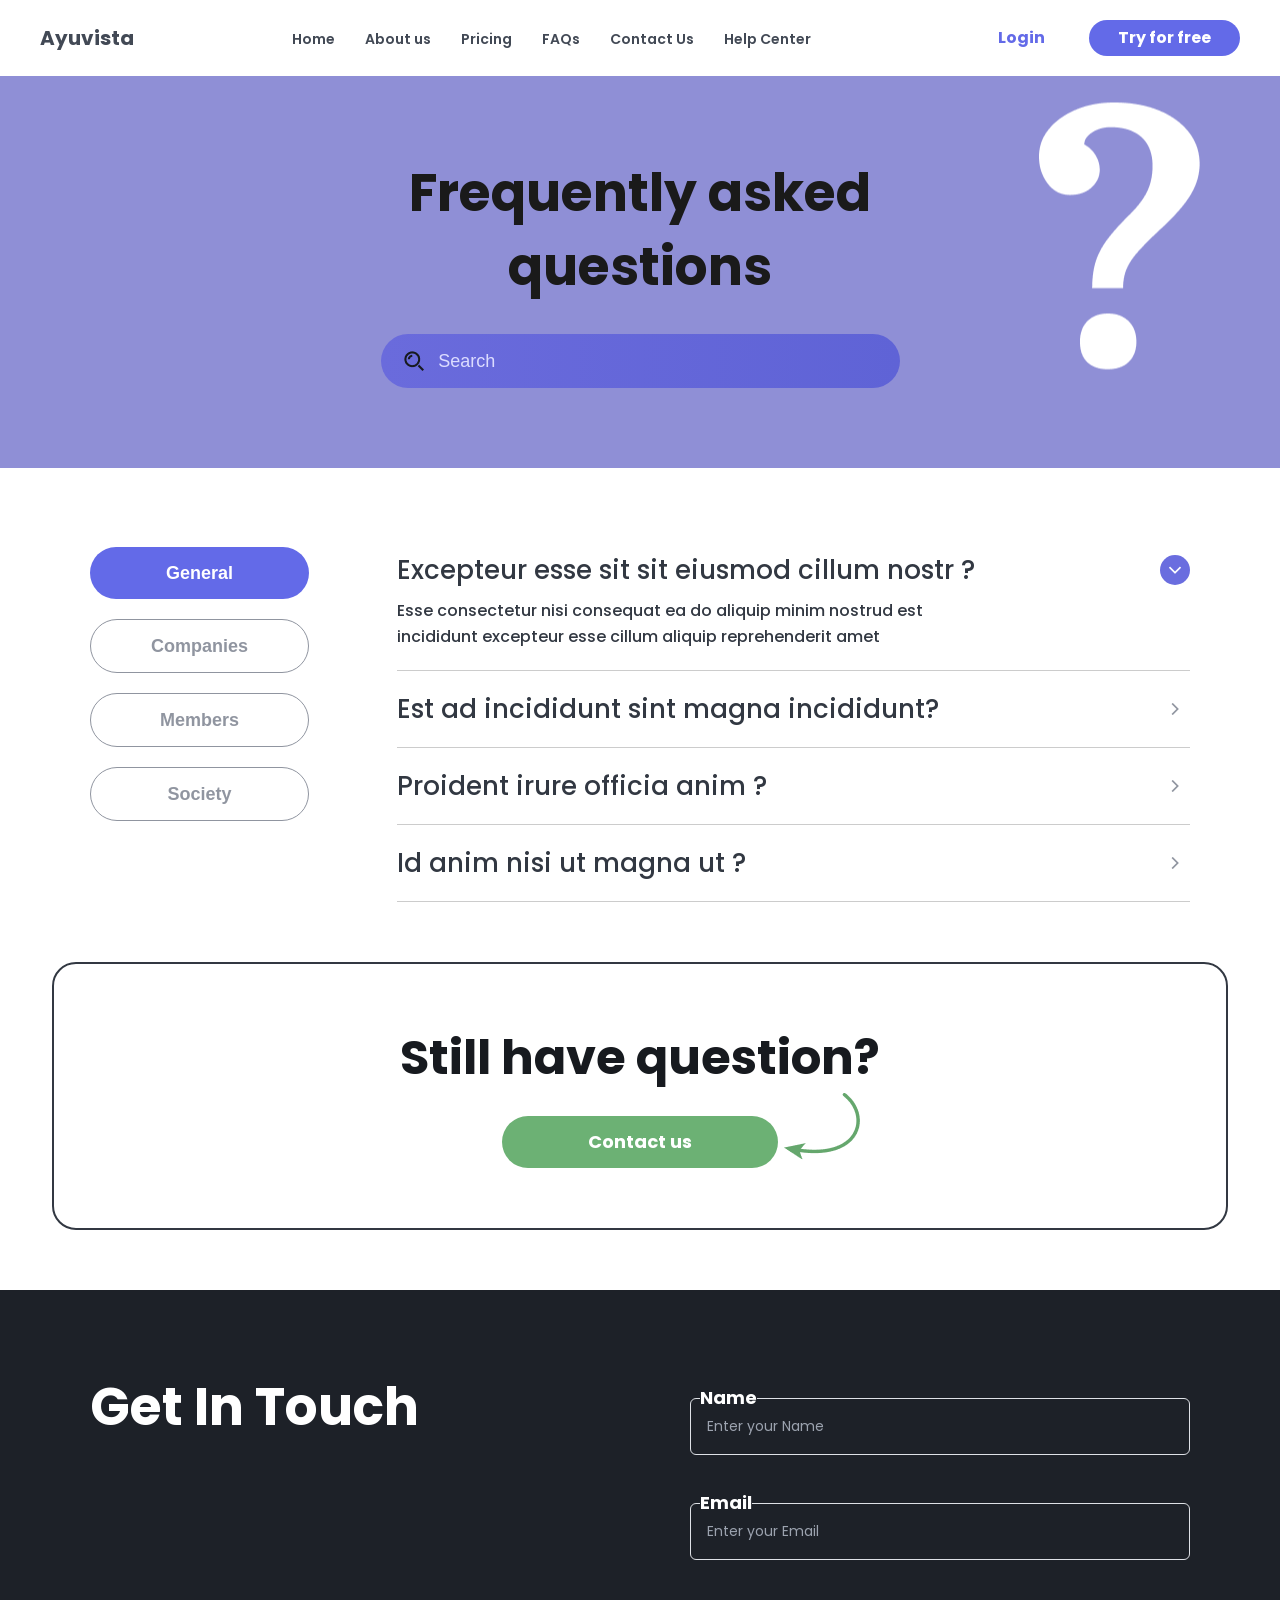
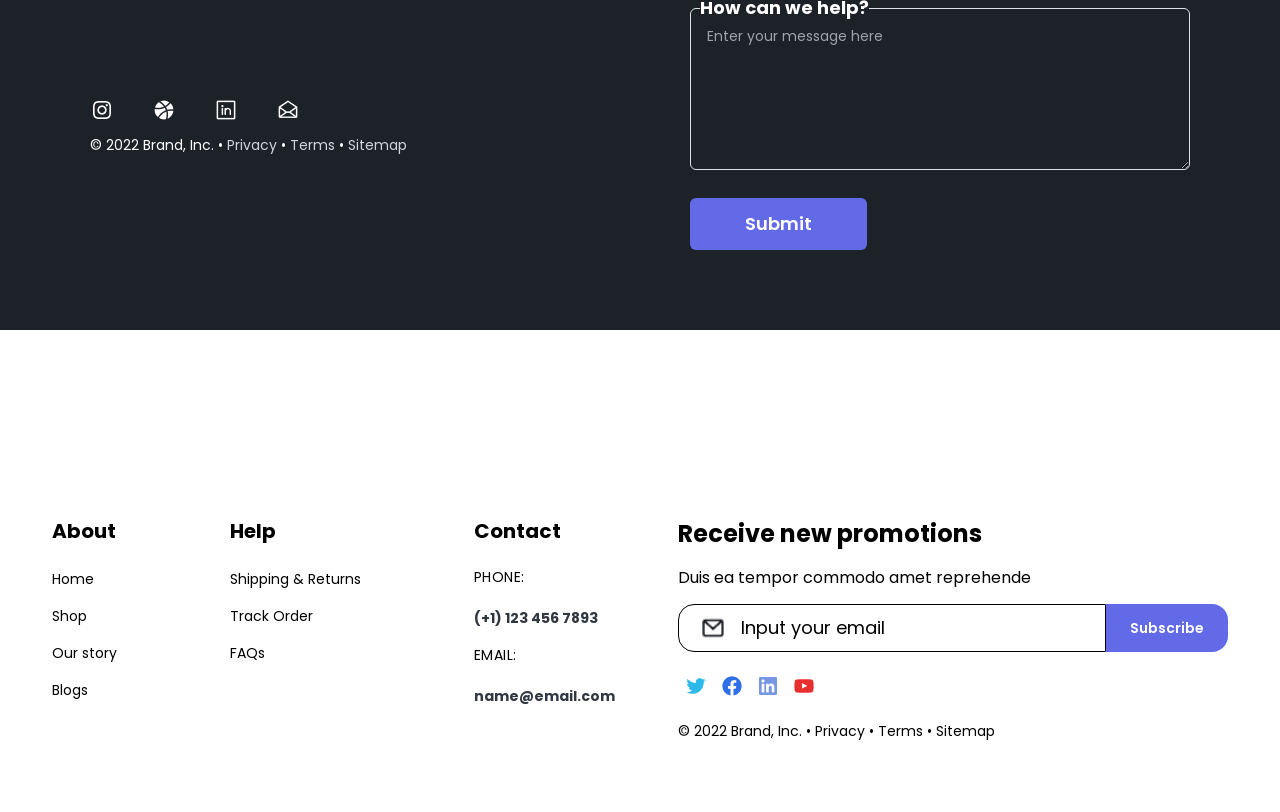
==== commit ba25b9f6: "yoga-work update" ====
--- a/fourth.html
+++ b/fourth.html
@@ -5,20 +5,25 @@
     <meta name="viewport" content="width=device-width, initial-scale=1.0" />
     <title>Fourth Page</title>
     <link rel="stylesheet" href="style.css" />
+    <link rel="preconnect" href="https://fonts.googleapis.com" />
+    <link rel="preconnect" href="https://fonts.gstatic.com" crossorigin />
+    <link
+      href="https://fonts.googleapis.com/css2?family=Inter:ital,opsz,wght@0,14..32,100..900;1,14..32,100..900&display=swap"
+      rel="stylesheet"
+    />
   </head>
   <body>
     <div style="overflow: hidden">
       <header>
-        <h2 class="header-title">Pranovista</h2>
+        <h2 class="header-title">Ayuvista</h2>
         <nav class="nav-links">
           <ul>
             <li><a href="index.html">Home</a></li>
             <li><a href="second.html">About us</a></li>
-            <li><a href="third.html">Yoga</a></li>
-            <li><a href="fourth.html">Pranovista</a></li>
-            <li><a href="pricing.html">Pricing</a></li>
+            <li><a href="third.html">Pricing</a></li>
+            <li><a href="fourth.html">FAQs</a></li>
+            <li><a href="pricing.html">Contact Us</a></li>
             <li><a href="help.html">Help Center</a></li>
-            
           </ul>
         </nav>
         <div class="auth-buttons">
@@ -256,10 +261,19 @@
             <p class="newsletter-text">
               Duis ea tempor commodo amet reprehende
             </p>
-            <form class="newsletter-form">
-              <input type="email" placeholder="Input your email" required />
+            <div class="newsletter-section">
+              <div class="newsletter-form">
+                <img src="./image/Mail.png" alt="" class="newsletter-img" />
+                <input
+                  type="email"
+                  placeholder="Input your email"
+                  required
+                  class="newsletter-input"
+                />
+              </div>
+
               <button type="submit" class="newsletter-btn">Subscribe</button>
-            </form>
+            </div>
             <div class="footer-socials">
               <a href="#" aria-label="Twitter">
                 <img
--- a/style.css
+++ b/style.css
@@ -204,10 +204,10 @@
   display: flex;
   justify-content: space-between;
   align-items: center;
-  padding: 60px 40px;
+  padding: 60px 0px;
   background-color: #ffffff;
   gap: 60px;
-  max-width: 1440px;
+  max-width: 1178px;
   width: 100%;
   border-radius: 100% 100% 0 0;
   margin: 0 auto;
@@ -281,7 +281,7 @@
   flex-direction: row;
   gap: 60px;
   align-items: center;
-  justify-content: center;
+  justify-content: end;
   max-width: 900px;
   position: relative;
 }
@@ -296,12 +296,13 @@
   left: 0;
   top: 50%;
   transform: translateY(-50%);
-  background: #f8f9fa;
-  border-radius: 12px;
+  background: #ffffff;
+  border-radius: 20px;
   padding: 20px 12px;
   width: 280px;
   max-width: 280px;
-  box-shadow: 0 2px 8px rgba(0, 0, 0, 0.08);
+  box-shadow: 0px 4px 9px 0px #171a1f1c;
+
   z-index: 5;
 }
 
@@ -315,10 +316,6 @@
 
 .lnstantiate-color {
   color: #98690c;
-}
-
-.feature-connect {
-  background-color: #f2f2fd;
 }
 
 .features-list-title {
@@ -413,6 +410,7 @@
   font-family: "Poppins", sans-serif;
   margin-bottom: 20px;
   line-height: 36px;
+  padding-left: 17px;
 }
 
 .card-features {
@@ -425,6 +423,18 @@
   display: flex;
   align-items: center;
   gap: 12px;
+  border-radius: 16px;
+}
+
+.feature-icon {
+  display: flex;
+  align-items: center;
+  justify-content: center;
+}
+
+.feature-img {
+  width: 24px;
+  height: 24px;
 }
 
 .feature-connect {
@@ -454,24 +464,11 @@
 }
 
 .feature-item p {
-  font-size: 14px;
+  font-size: 18px;
+  font-weight: 400;
+  line-height: 28px;
   font-family: "Poppins", sans-serif;
   margin: 0;
-}
-
-.yoga-illustration {
-  width: 100%;
-  max-width: 485px;
-  height: 517px;
-  background: linear-gradient(135deg, #fce4ec 0%, #e3f2fd 100%);
-  border-radius: 20px;
-  display: flex;
-  align-items: center;
-  justify-content: center;
-  overflow: hidden;
-  flex-shrink: 0 center;
-  overflow: hidden;
-  border-radius: 100% 100% 0 0;
 }
 
 .yoga-img {
@@ -515,8 +512,7 @@
 .features-grid {
   display: flex;
   flex-wrap: wrap;
-  grid-template-columns: repeat(2, 1fr);
-  gap: 32px;
+  gap: 24px;
   max-width: 1200px;
   margin: 0 auto;
   margin-bottom: 0;
@@ -665,6 +661,7 @@
   display: flex;
   gap: 40px;
   justify-content: center;
+  align-items: center;
   max-width: 1100px;
   margin: 0 auto 34px auto;
 }
@@ -673,15 +670,15 @@
   background: none;
   border: none;
   line-height: 28px;
-  padding: 10px 0;
+  padding: 12px 12px;
   font-size: 18px;
   font-family: "Poppins", sans-serif;
   font-weight: 400;
   color: #636ae8;
   cursor: pointer;
+
   transition: all 0.3s;
   position: relative;
-  padding-bottom: 15px;
   width: 214px;
 }
 
@@ -696,6 +693,12 @@
   text-align: center;
 }
 
+.line {
+  width: 1px;
+  height: 26px;
+  background-color: #e0e1fa;
+}
+
 .benefits-content {
   display: grid;
   grid-template-columns: 1fr 1fr;
@@ -740,7 +743,7 @@
 .benefits-image {
   background-color: #d1d5db;
   border-radius: 12px;
-  min-height: 500px;
+  min-height: 700px;
   display: flex;
   align-items: center;
   justify-content: center;
@@ -940,6 +943,9 @@
   background-color: #636ae8;
 }
 
+.add-to-cart:hover img {
+  filter: brightness(0) invert(1);
+}
 .add-to-cart:hover svg path {
   fill: #ffffff;
 }
@@ -1090,17 +1096,16 @@
   align-items: flex-start;
 }
 
-.blog-left {
-  flex: 0 0 280px;
+/* .blog-left {
   padding-top: 20px;
-}
+} */
 
 .blog-subtitle {
   font-size: 14px;
   font-weight: 400;
   color: #323842;
   font-family: "Poppins", sans-serif;
-  margin: 0 0 12px 0;
+  margin: 0 0 4px 0;
   line-height: 22px;
 }
 
@@ -1109,7 +1114,7 @@
   font-weight: 700;
   color: #323842;
   font-family: "Poppins", sans-serif;
-  margin: 0 0 20px 0;
+  margin: 0 0 12px 0;
   line-height: 74px;
 }
 
@@ -1119,7 +1124,7 @@
   color: #323842;
   font-family: "Poppins", sans-serif;
   line-height: 30px;
-  margin: 0 0 24px 0;
+  margin: 0 0 16px 0;
 }
 
 .blog-view-more {
@@ -1143,10 +1148,10 @@
 }
 
 .blog-nav-btn-prev {
-  width: 44px;
-  height: 44px;
+  width: 52px;
+  height: 52px;
   border-radius: 50%;
-  border: 2px solid #bcc1ca;
+  border: 1px solid #bcc1ca;
   background-color: #ffffff;
   cursor: pointer;
   display: flex;
@@ -1157,10 +1162,10 @@
 }
 
 .blog-nav-btn {
-  width: 44px;
-  height: 44px;
+  width: 52px;
+  height: 52px;
   border-radius: 50%;
-  border: 2px solid #2c35e0;
+  border: 1px solid #2c35e0;
   background-color: #ffffff;
   cursor: pointer;
   display: flex;
@@ -1179,7 +1184,7 @@
   flex: 1;
   display: grid;
   grid-template-columns: repeat(3, 1fr);
-  gap: 24px;
+  gap: 34px;
 }
 
 .blog-card {
@@ -1339,7 +1344,7 @@
 }
 
 .cta-container {
-  max-width: 1000px;
+  max-width: 1176px;
   margin: 0 auto;
   border: 2px solid #323842;
   border-radius: 24px;
@@ -1436,7 +1441,7 @@
 .contact-section {
   padding: 80px 40px;
   background-color: #1d2128;
-  margin-bottom: 146px;
+  margin-bottom: 126px;
 }
 
 /* .contact-wrapper {
@@ -1466,13 +1471,11 @@
 
 .contact-socials {
   display: flex;
-  gap: 41px;
-  margin-bottom: 14px;
+  gap: 38px;
+  margin-bottom: 12px;
 }
 
 .social-icon {
-  width: 40px;
-  height: 40px;
   background-color: transparent;
   display: flex;
   align-items: center;
@@ -1498,9 +1501,9 @@
 } */
 
 .contact-footer p {
-  font-size: 20px;
-  font-weight: 400;
-  color: #d1d5db;
+  font-size: 14px;
+  font-weight: 400;
+  color: #ffffff;
   font-family: "Poppins", sans-serif;
   margin: 0;
   line-height: 22px;
@@ -1541,6 +1544,9 @@
 }
 
 .form-group legend {
+  position: relative;
+  top: 14px;
+  left: 10px;
   font-size: 18px;
   font-weight: 700;
   color: #ffffff;
@@ -1548,6 +1554,7 @@
   font-family: "Poppins", sans-serif;
   padding: 0;
   margin: 0;
+  background-color: #1d2128;
 }
 
 .form-group input,
@@ -1672,7 +1679,6 @@
   max-width: 1440px;
   background-color: #ffffff;
   padding: 60px 40px 30px 40px;
-  border-top: 1px solid #f3f4f6;
   margin: 0 auto;
 }
 
@@ -1745,6 +1751,8 @@
 }
 
 .footer-contact p {
+  display: flex;
+  flex-direction: column;
   font-size: 14px;
   color: #6b7280;
   font-family: "Poppins", sans-serif;
@@ -1758,9 +1766,10 @@
 }
 
 .contact-label {
-  font-size: 12px;
-  font-weight: 600;
-  color: #9ca3af;
+  font-size: 14px;
+  font-weight: 400;
+  line-height: 22px;
+  color: #000000;
   text-transform: uppercase;
   letter-spacing: 0.5px;
 }
@@ -1781,30 +1790,46 @@
   line-height: 20px;
 }
 
+.newsletter-section {
+  display: flex;
+}
+
 .newsletter-form {
   display: flex;
   height: 48px;
   background-color: #ffffff;
-  border: 1px solid #e5e7eb;
-  border-radius: 6px;
   overflow: hidden;
-}
-
-.newsletter-form input {
+  padding-left: 22px;
+  border: 1px solid #000000;
+  border-top-left-radius: 16px;
+  border-bottom-left-radius: 16px;
+  /* border-top-right-radius: 16px;
+  border-bottom-right-radius: 16px; */
+}
+
+.newsletter-img {
+  width: 24px;
+  height: 24px;
+  align-self: center;
+}
+
+.newsletter-input {
   flex: 1;
   border: none;
   padding: 12px 16px;
-  font-size: 14px;
-  font-family: "Poppins", sans-serif;
-  color: #323842;
+  font-size: 18px;
+  font-weight: 400;
+  line-height: 28px;
+  font-family: "Poppins", sans-serif;
+  color: #000000;
   background-color: transparent;
 }
 
-.newsletter-form input::placeholder {
-  color: #9ca3af;
-}
-
-.newsletter-form input:focus {
+.newsletter-input::placeholder {
+  color: #000000;
+}
+
+.newsletter-input:focus {
   outline: none;
 }
 
@@ -1812,6 +1837,8 @@
   background-color: #636ae8;
   color: #ffffff;
   border: none;
+  border-top-right-radius: 16px;
+  border-bottom-right-radius: 16px;
   padding: 0 24px;
   font-size: 14px;
   font-weight: 600;
@@ -1967,54 +1994,101 @@
   position: absolute;
   background: #ffffff;
   padding: 12px 20px;
-  border-radius: 12px;
+  /* border-radius: 12px; */
   box-shadow: 0 4px 12px rgba(0, 0, 0, 0.1);
   font-family: "Poppins", sans-serif;
 }
 
 .founder-stat-box {
-  top: 10%;
-  left: -15%;
-  width: 160px;
+  top: 23%;
+  left: -46%;
+  width: 269px;
+  border-top-left-radius: 18px;
+  border-top-right-radius: 18px;
+  border-bottom-left-radius: 18px;
+}
+
+.cart-icon {
+  display: flex;
+  align-items: center;
+  justify-content: center;
 }
 
 .stat-label {
   display: block;
-  font-size: 12px;
-  color: #999;
+  font-size: 14px;
+  font-weight: 400;
+  line-height: 22px;
+  color: #9095a0;
 }
 
 .stat-number {
   display: block;
-  font-size: 24px;
-  font-weight: 700;
-  color: #333;
+  font-size: 32px;
+  font-weight: 700;
+  line-height: 48px;
+  color: #ea916e;
 }
 
 .stat-change {
   display: block;
-  font-size: 12px;
-  color: #28a745;
+  font-size: 14px;
+  font-weight: 400;
+  line-height: 22px;
+  color: #14923e;
+}
+
+.founder-img {
+  display: flex;
+  align-items: center;
+  justify-content: center;
+  background-color: #636ae8;
+  position: absolute;
+  top: 16px;
+  right: 16px;
+  width: 44px;
+  height: 44px;
+  border-radius: 6px;
+}
+
+.period-text {
+  color: #9095a0;
+  font-size: 14px;
+  font-weight: 400;
+  line-height: 22px;
 }
 
 .founder-social-box {
-  top: 35%;
-  right: -15%;
-  background: #4b6cf7;
-  color: #fff;
+  top: 33%;
+  right: -19%;
+  background: #636ae8;
+  color: #ffffff;
+  font-size: 18px;
+  font-weight: 400;
+  line-height: 28px;
   display: flex;
   align-items: center;
   gap: 8px;
+  border-top-left-radius: 18px;
+  border-top-right-radius: 18px;
+  border-bottom-right-radius: 18px;
 }
 
 .founder-cart-box {
-  bottom: 10%;
+  bottom: 81%;
   right: -10%;
-  background: #ff6b6b;
-  color: #fff;
-  display: flex;
-  align-items: center;
+  background: #e8618c;
+  color: #ffffff;
+  font-size: 18px;
+  font-weight: 400;
+  line-height: 28px;
+  display: flex;
+  align-items: center;
+  justify-content: center;
   gap: 8px;
+  border-top-left-radius: 18px;
+  border-top-right-radius: 18px;
+  border-bottom-right-radius: 18px;
 }
 
 .founder-social-box img,
@@ -2043,9 +2117,10 @@
 }
 
 .history-title {
-  font-size: 36px;
-  font-weight: 700;
-  color: #2e2e4d;
+  font-size: 52px;
+  font-weight: 700;
+  line-height: 74px;
+  color: #323842;
 }
 
 .timeline {
@@ -2373,7 +2448,11 @@
 }
 
 .share-color {
-  color: #171a1f;
+  color: #e8618c;
+}
+
+.black-color {
+  color: #000000;
 }
 
 .pricing-cards {
@@ -2660,6 +2739,8 @@
   color: #171a1f;
   font-weight: 400;
   line-height: 36px;
+  max-width: 339px;
+  width: 100%;
 }
 
 .check {
@@ -2777,7 +2858,7 @@
 }
 
 .menu-btn {
-  padding: 14px 40px;
+  padding: 12px 60px;
   border-radius: 30px;
   border: 1px solid #9095a0;
   background: white;
@@ -2968,12 +3049,18 @@
 
 .feature h3 {
   margin: 10px 0 5px;
-  font-size: 18px;
+  font-size: 24px;
+  font-weight: 700;
+  line-height: 36px;
+  color: #323842;
 }
 
 .feature p {
   font-size: 13px;
-  color: #777;
+  color: #323842;
+  font-size: 16px;
+  font-weight: 400;
+  line-height: 26px;
 }
 
 /*  */
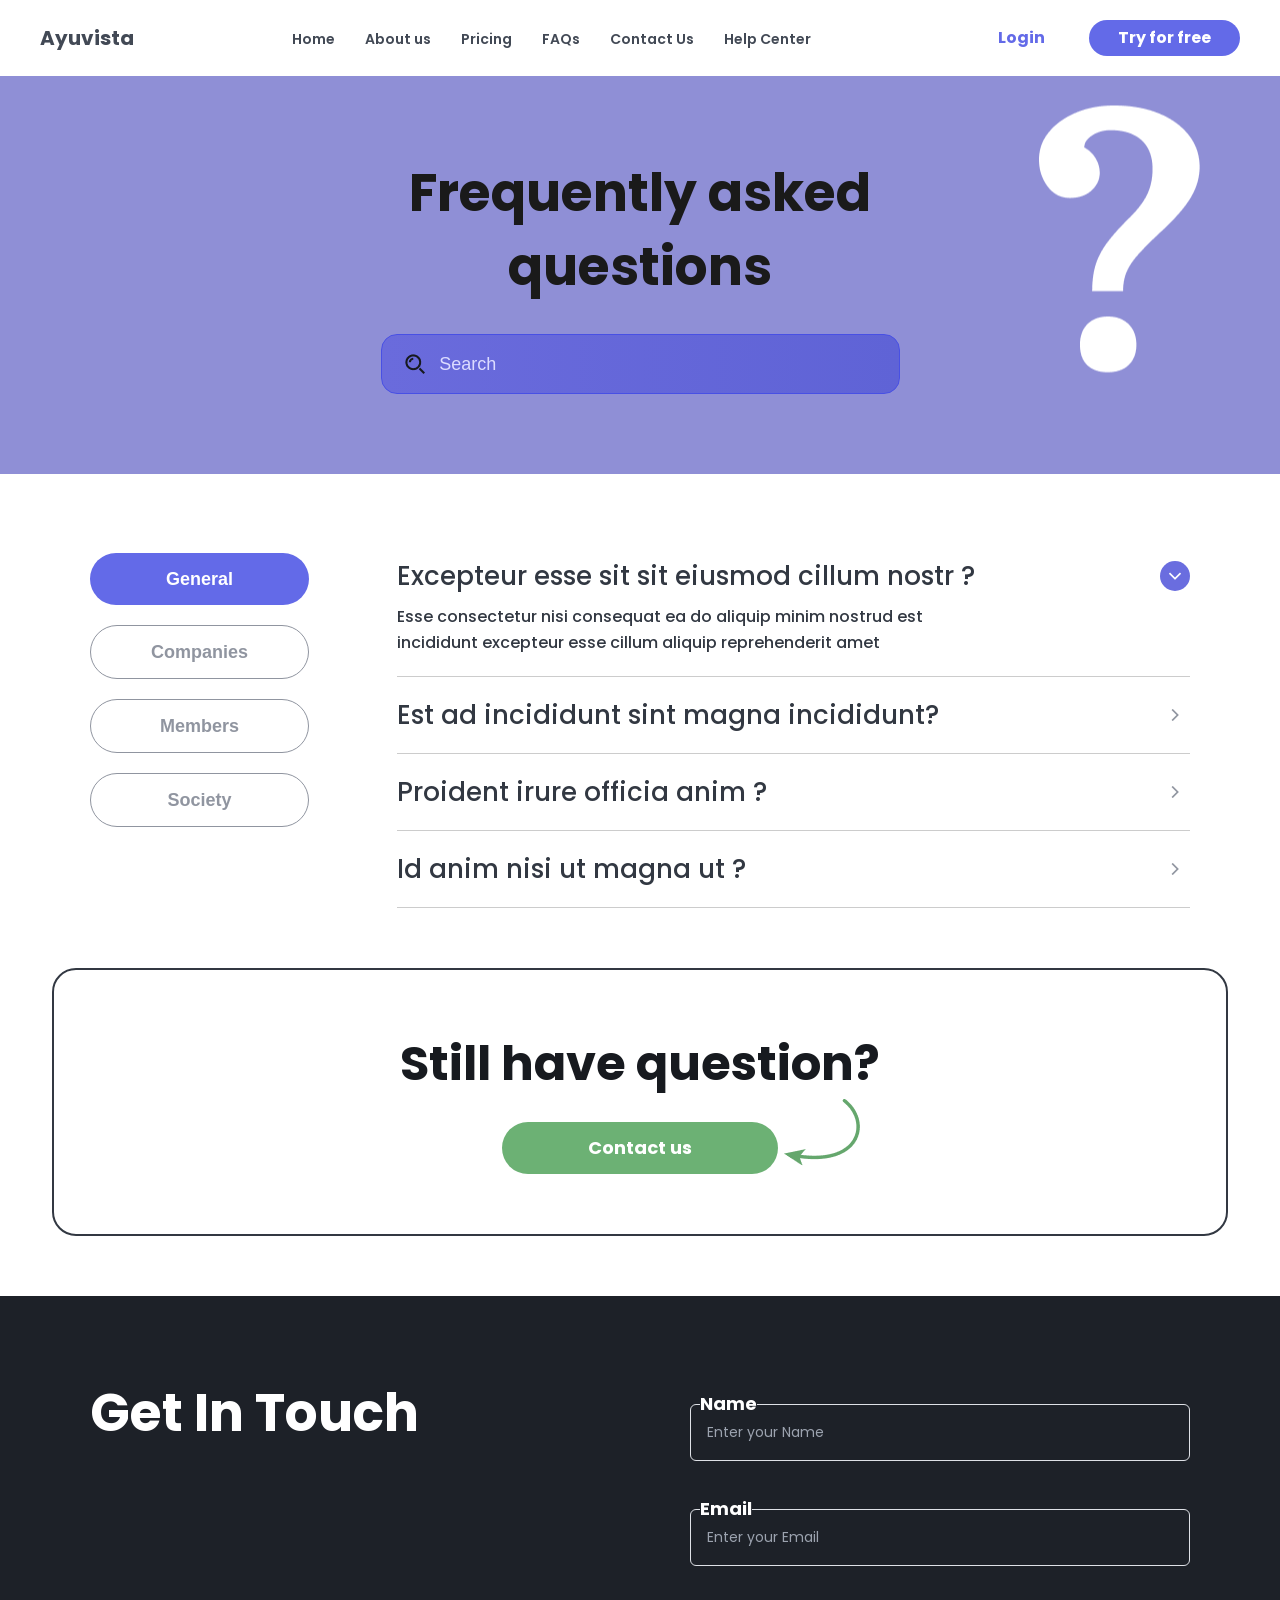
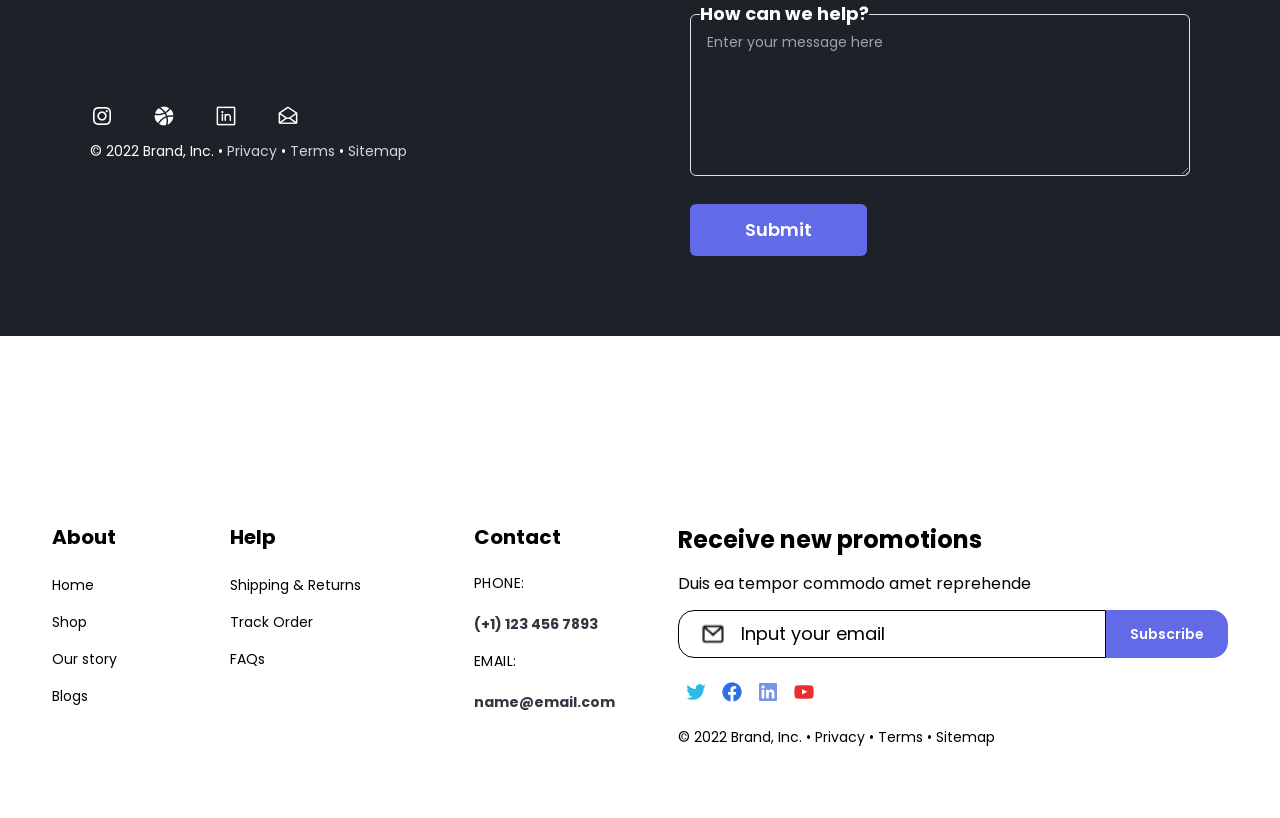
==== commit 412eb1db: "yoga-work update-three" ====
--- a/fourth.html
+++ b/fourth.html
@@ -9,6 +9,12 @@
     <link rel="preconnect" href="https://fonts.gstatic.com" crossorigin />
     <link
       href="https://fonts.googleapis.com/css2?family=Inter:ital,opsz,wght@0,14..32,100..900;1,14..32,100..900&display=swap"
+      rel="stylesheet"
+    />
+    <link rel="preconnect" href="https://fonts.googleapis.com" />
+    <link rel="preconnect" href="https://fonts.gstatic.com" crossorigin />
+    <link
+      href="https://fonts.googleapis.com/css2?family=Archivo:ital,wght@0,100..900;1,100..900&display=swap"
       rel="stylesheet"
     />
   </head>
--- a/style.css
+++ b/style.css
@@ -135,6 +135,7 @@
 }
 
 .signup-btn:hover {
+  color: #ffffff;
   background-color: #525dd6;
   transform: translateY(-2px);
   box-shadow: 0 4px 12px rgba(99, 102, 241, 0.4);
@@ -306,6 +307,10 @@
   z-index: 5;
 }
 
+.feature-card-two {
+  left: -30px;
+}
+
 .second-section .about-cards .feature-card {
   z-index: 11;
 }
@@ -389,7 +394,8 @@
   max-width: 485px;
   height: 517px;
   background: linear-gradient(135deg, #fce4ec 0%, #e3f2fd 100%);
-  border-radius: 20px;
+  border-top-left-radius: 244px;
+  border-top-right-radius: 244px;
   display: flex;
   align-items: center;
   justify-content: center;
@@ -475,6 +481,8 @@
   width: 100%;
   height: 100%;
   object-fit: contain;
+  border-top-left-radius: 244px;
+  border-top-right-radius: 244px;
 }
 
 /* Features Section */
@@ -2327,7 +2335,6 @@
   border-radius: 16px;
   padding: 32px 28px;
   width: 320px;
-  box-shadow: 0 6px 18px rgba(30, 30, 60, 0.06);
   display: flex;
   flex-direction: column;
   align-items: center;
@@ -2463,17 +2470,6 @@
   margin-top: 20px;
 }
 
-.plan-card {
-  background: #f7f8fb;
-  border-radius: 16px;
-  padding: 24px;
-  width: 320px;
-  box-shadow: 0 6px 18px rgba(30, 30, 60, 0.06);
-  display: flex;
-  flex-direction: column;
-  align-items: center;
-}
-
 .featured-badge {
   position: absolute;
   top: 26px;
@@ -2671,6 +2667,7 @@
 .price {
   font-size: 48px;
   font-weight: 700;
+  font-family: "Archivo", sans-serif;
   line-height: 68px;
 }
 
@@ -2798,9 +2795,10 @@
   justify-content: center;
   gap: 10px;
   background: linear-gradient(90deg, #6a6bdc, #5f63d6);
-  padding: 12px 20px;
-  border-radius: 30px;
-  width: 100%;
+  padding: 14px 20px;
+  border-radius: 16px;
+  width: 100%;
+  border: 1px solid #4850e4;
 }
 
 .search-box input {
